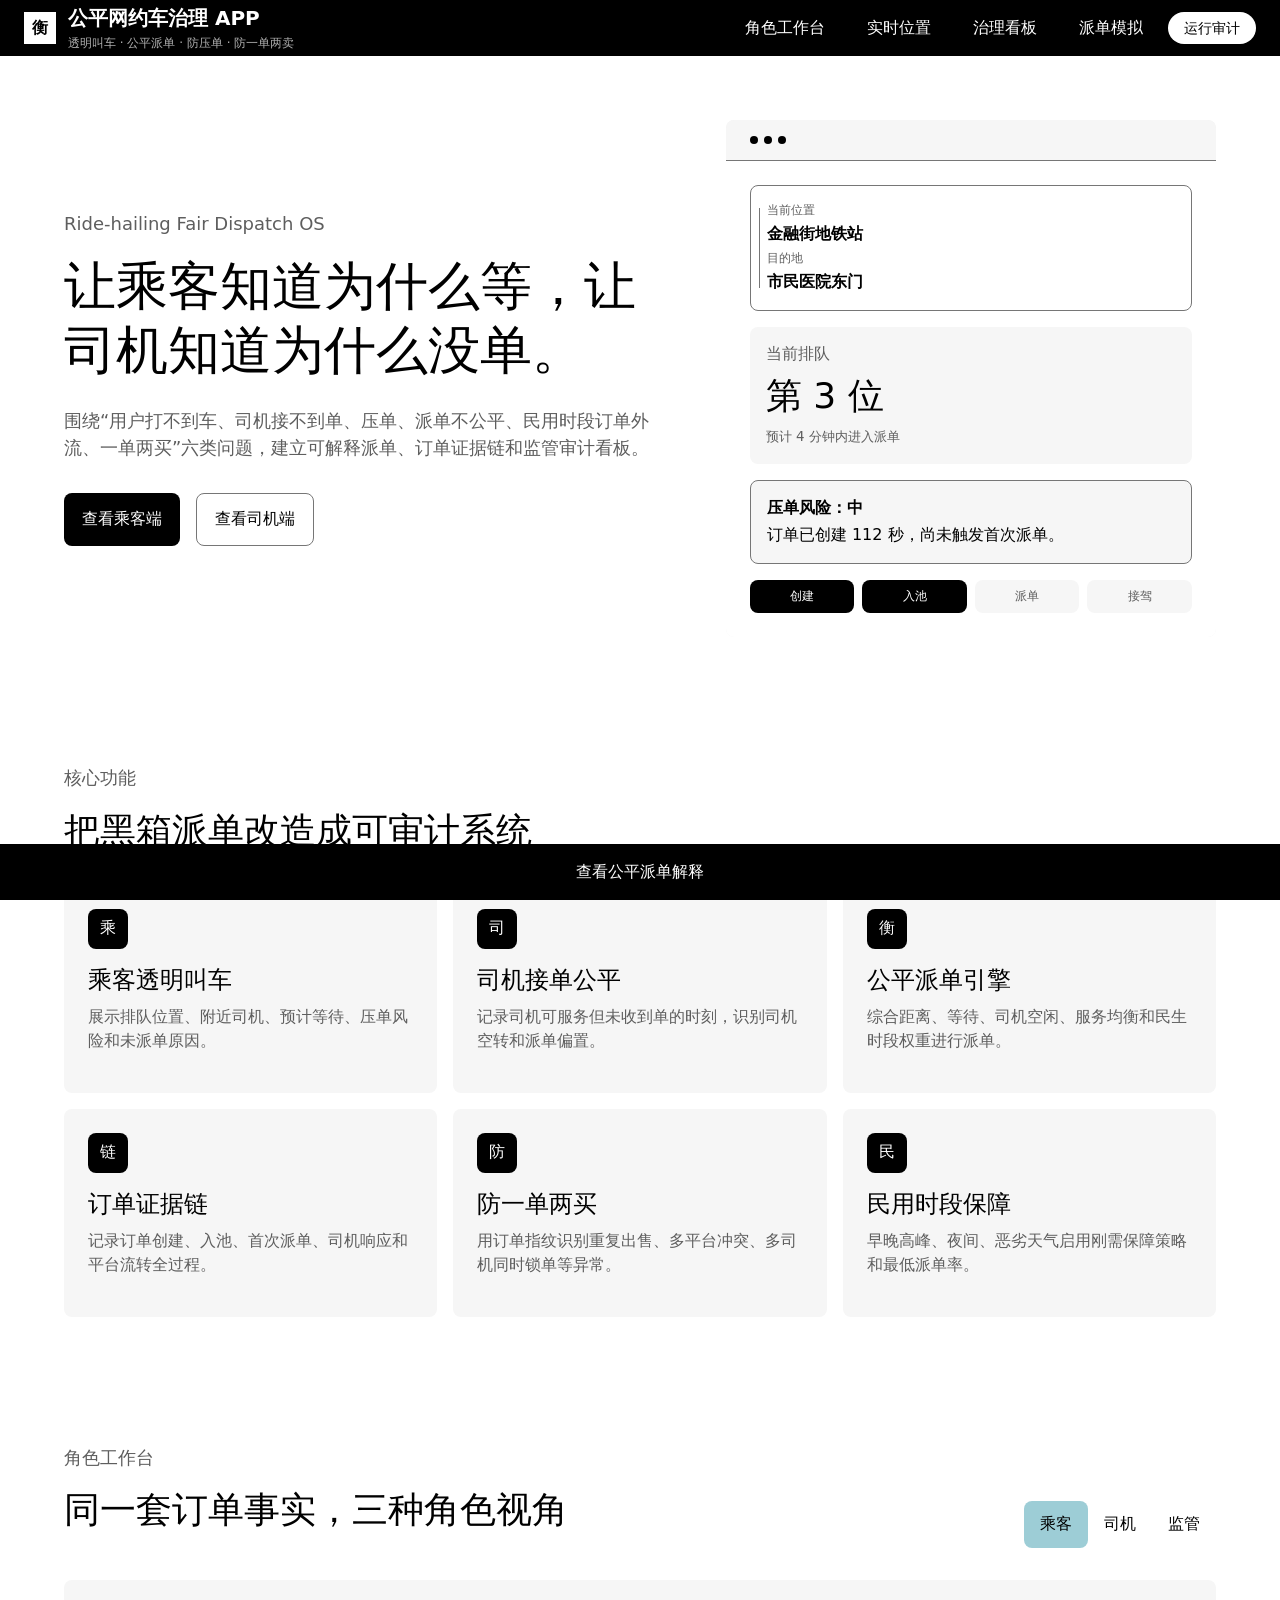
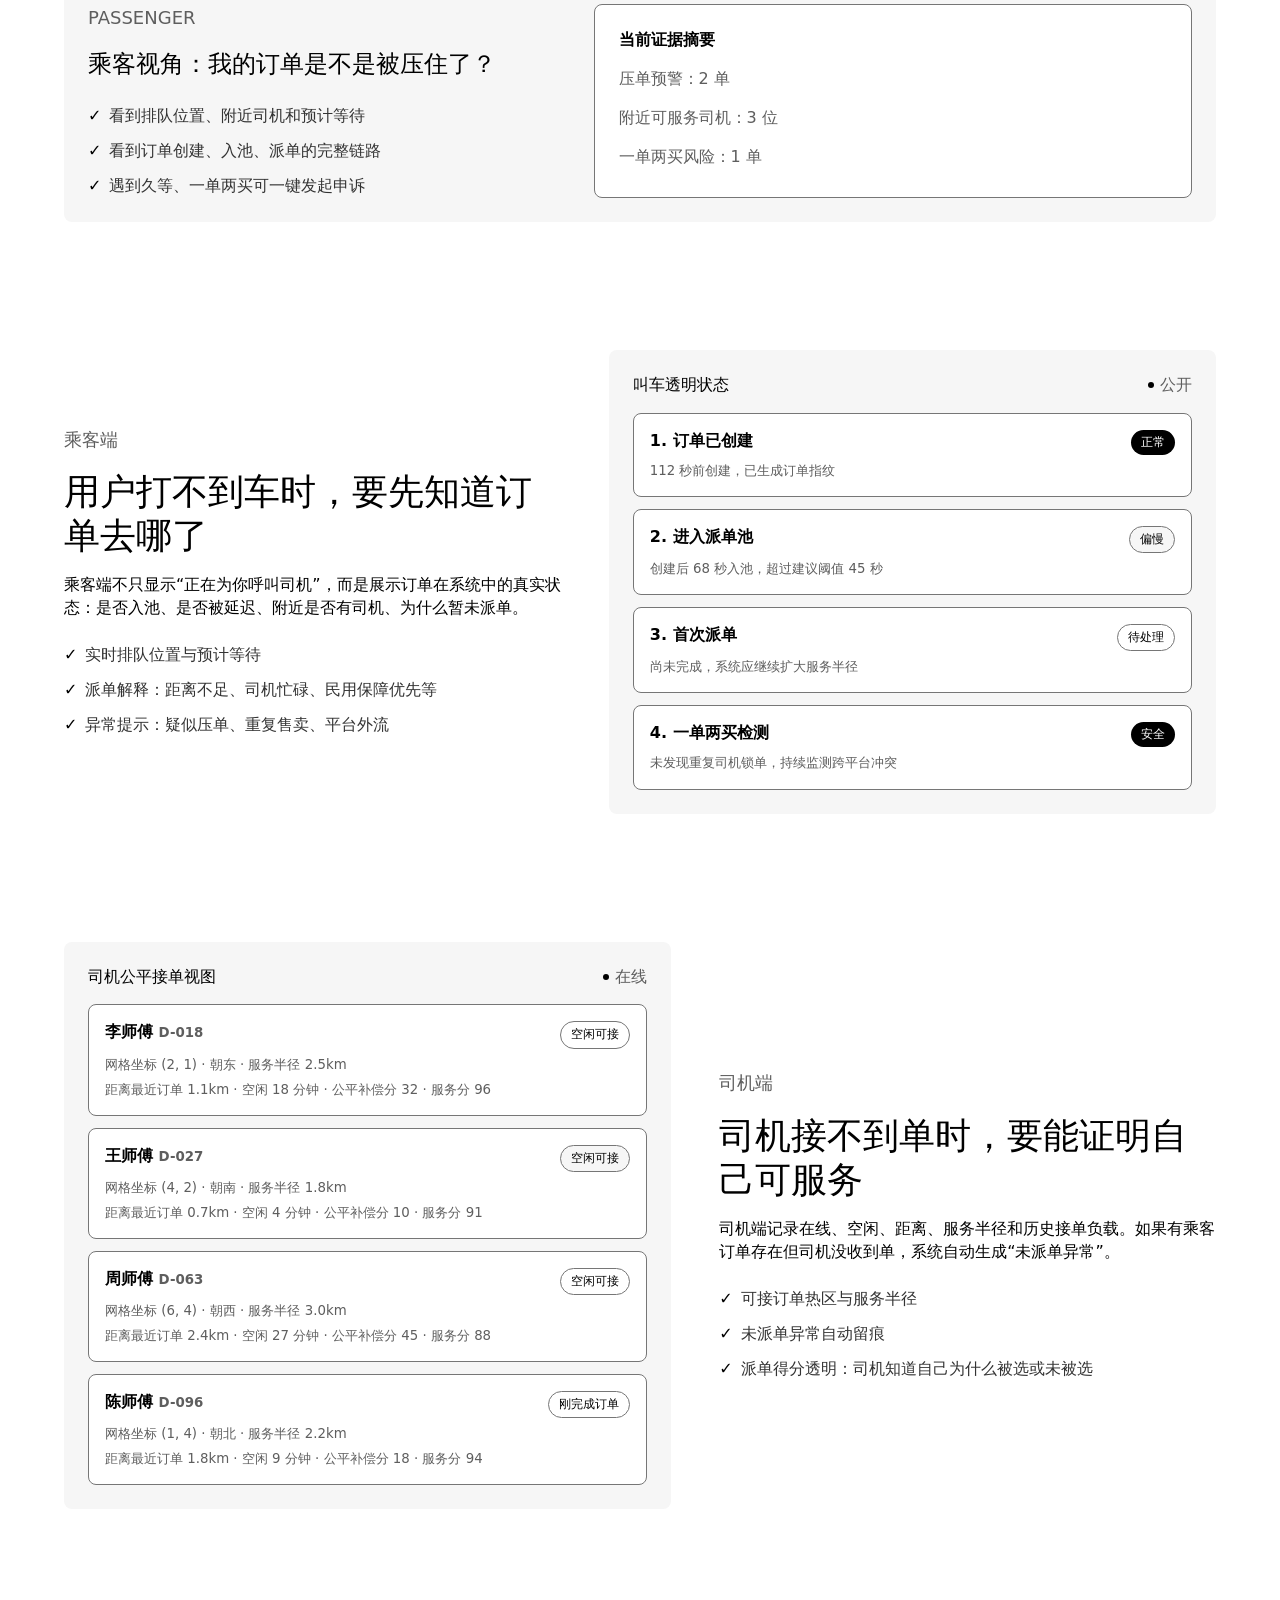
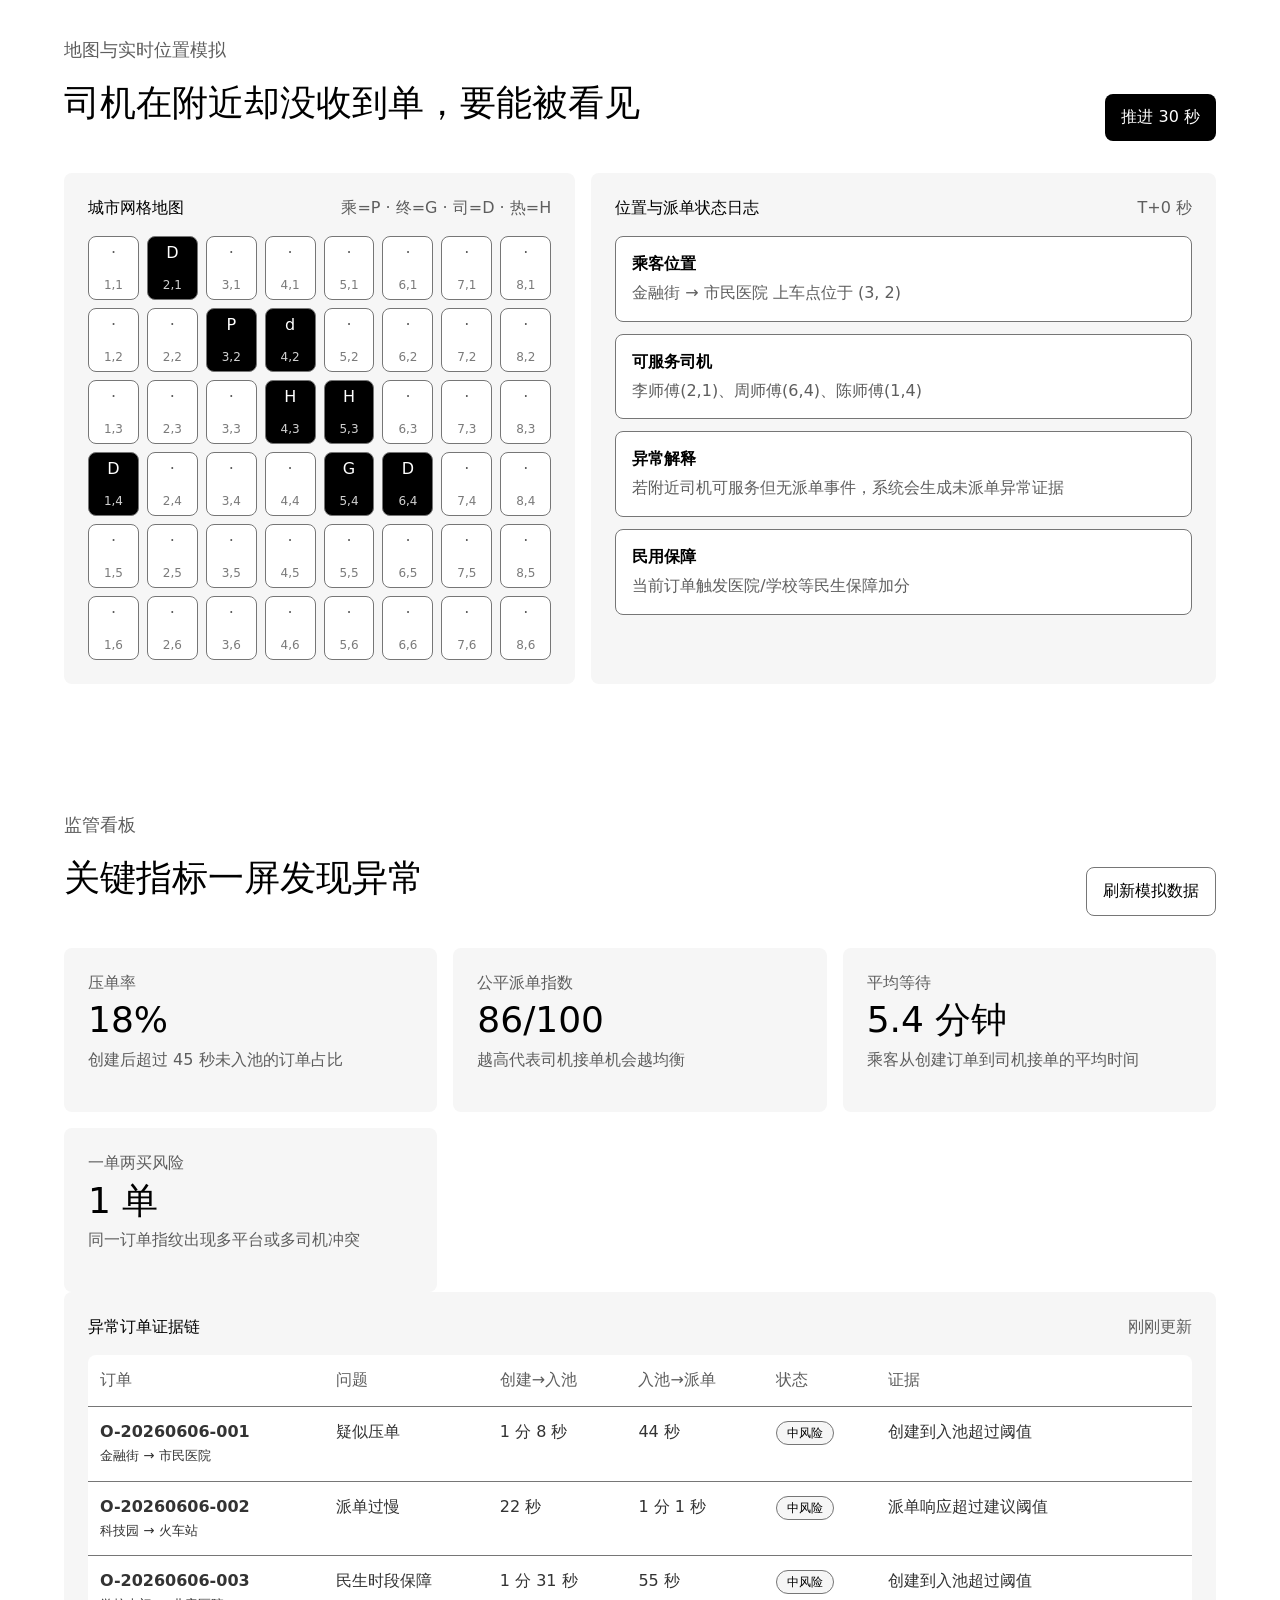
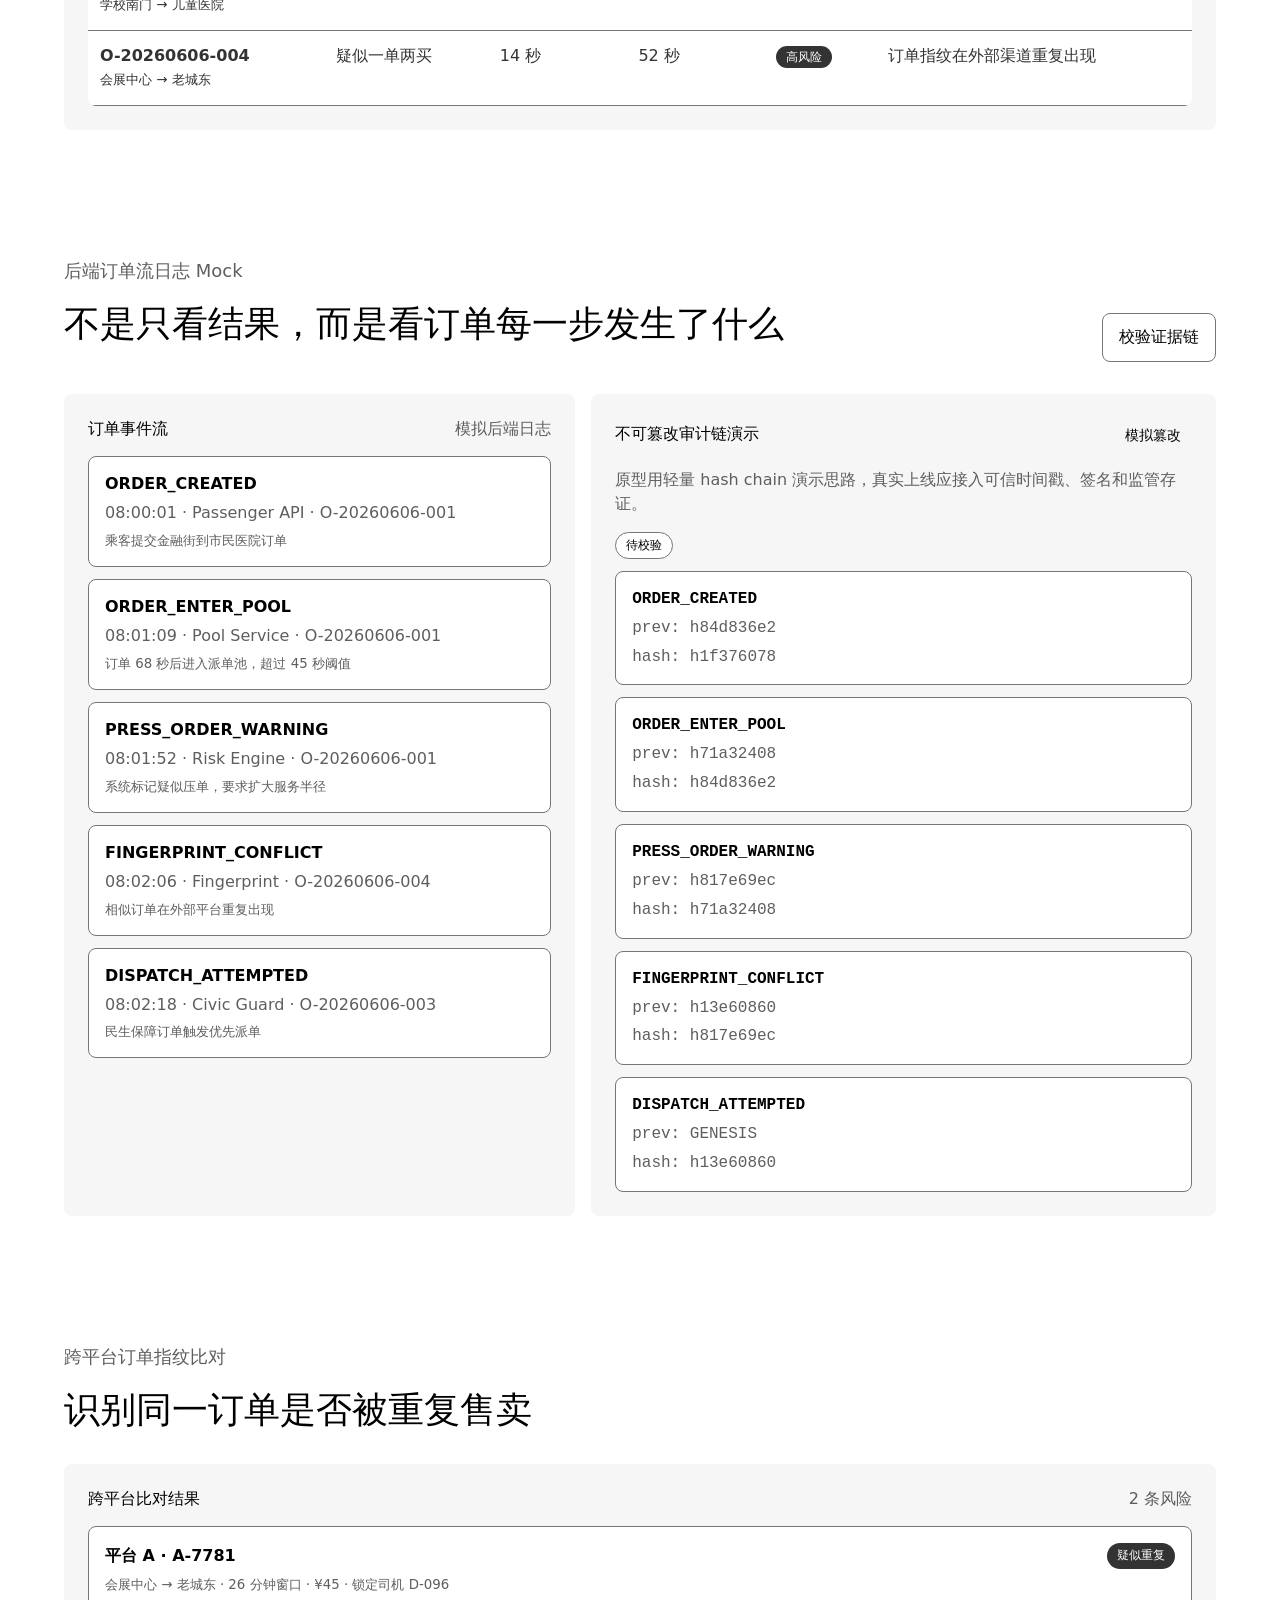
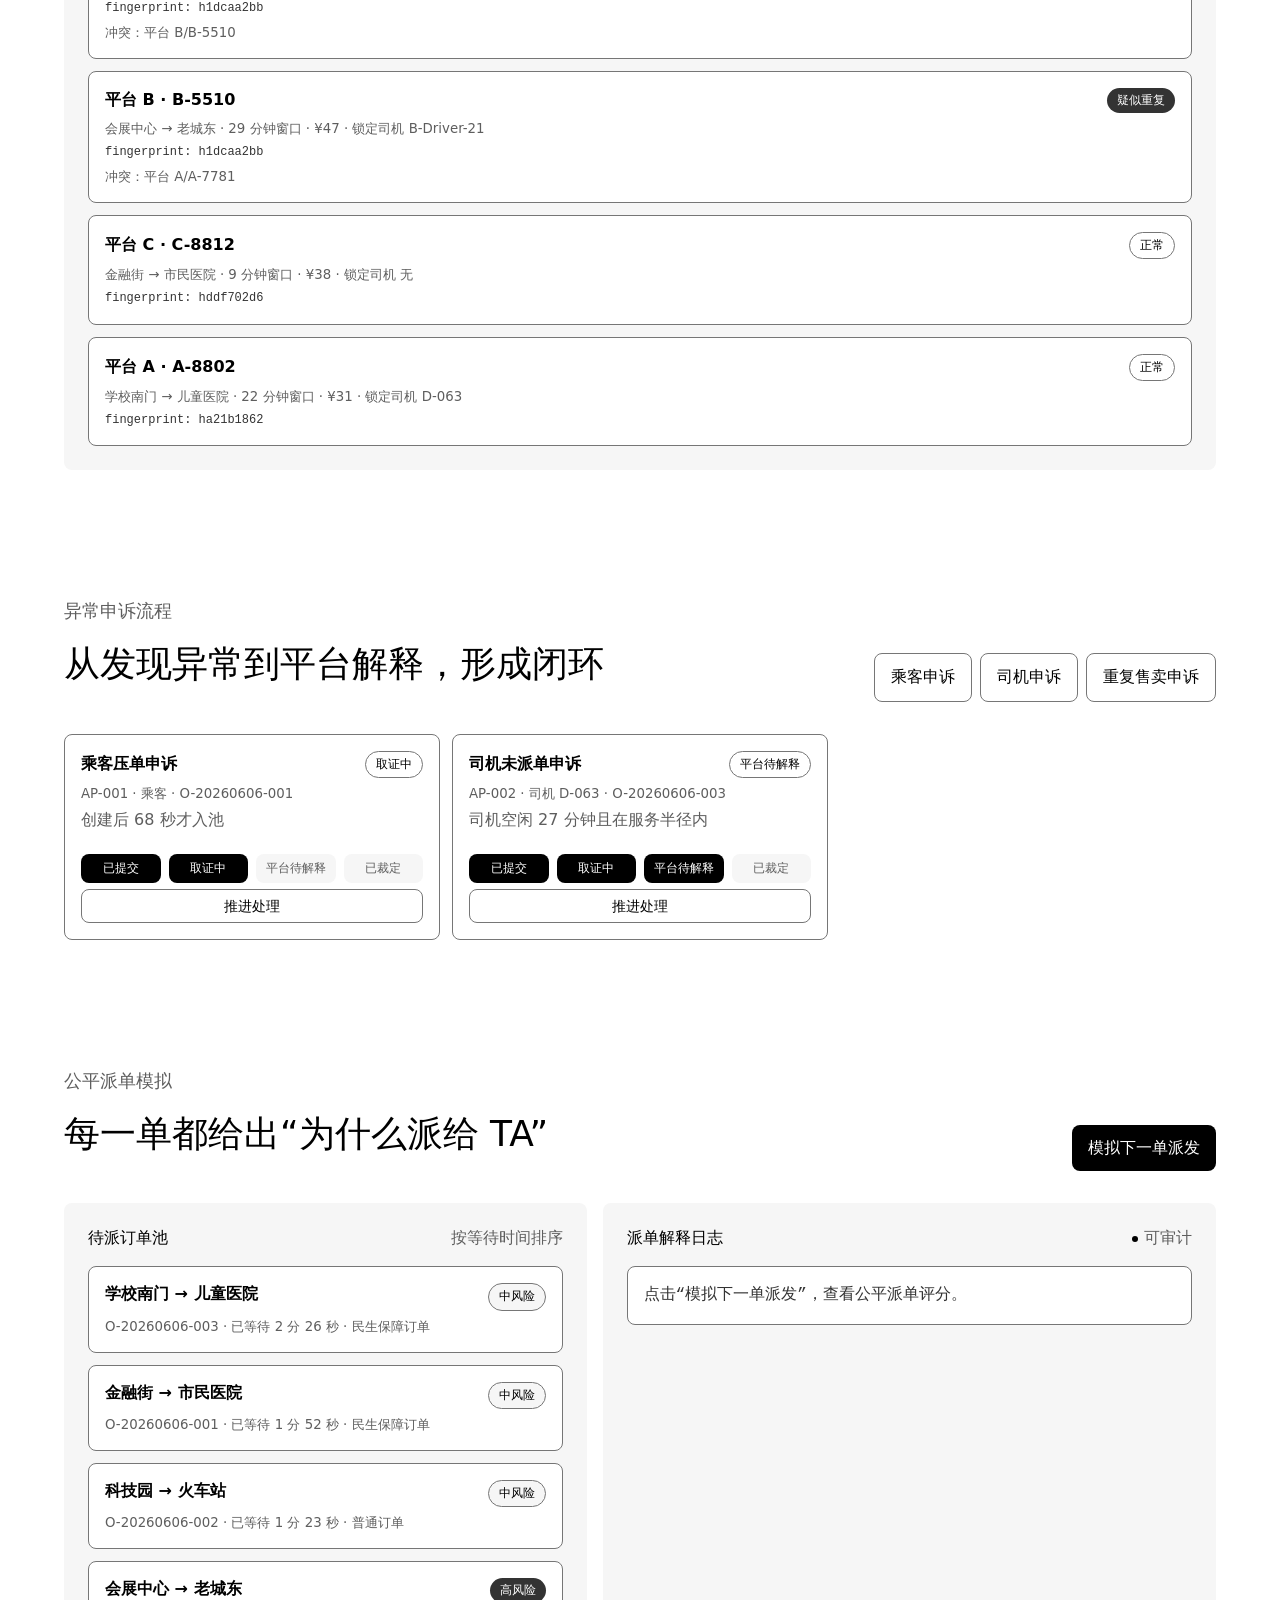
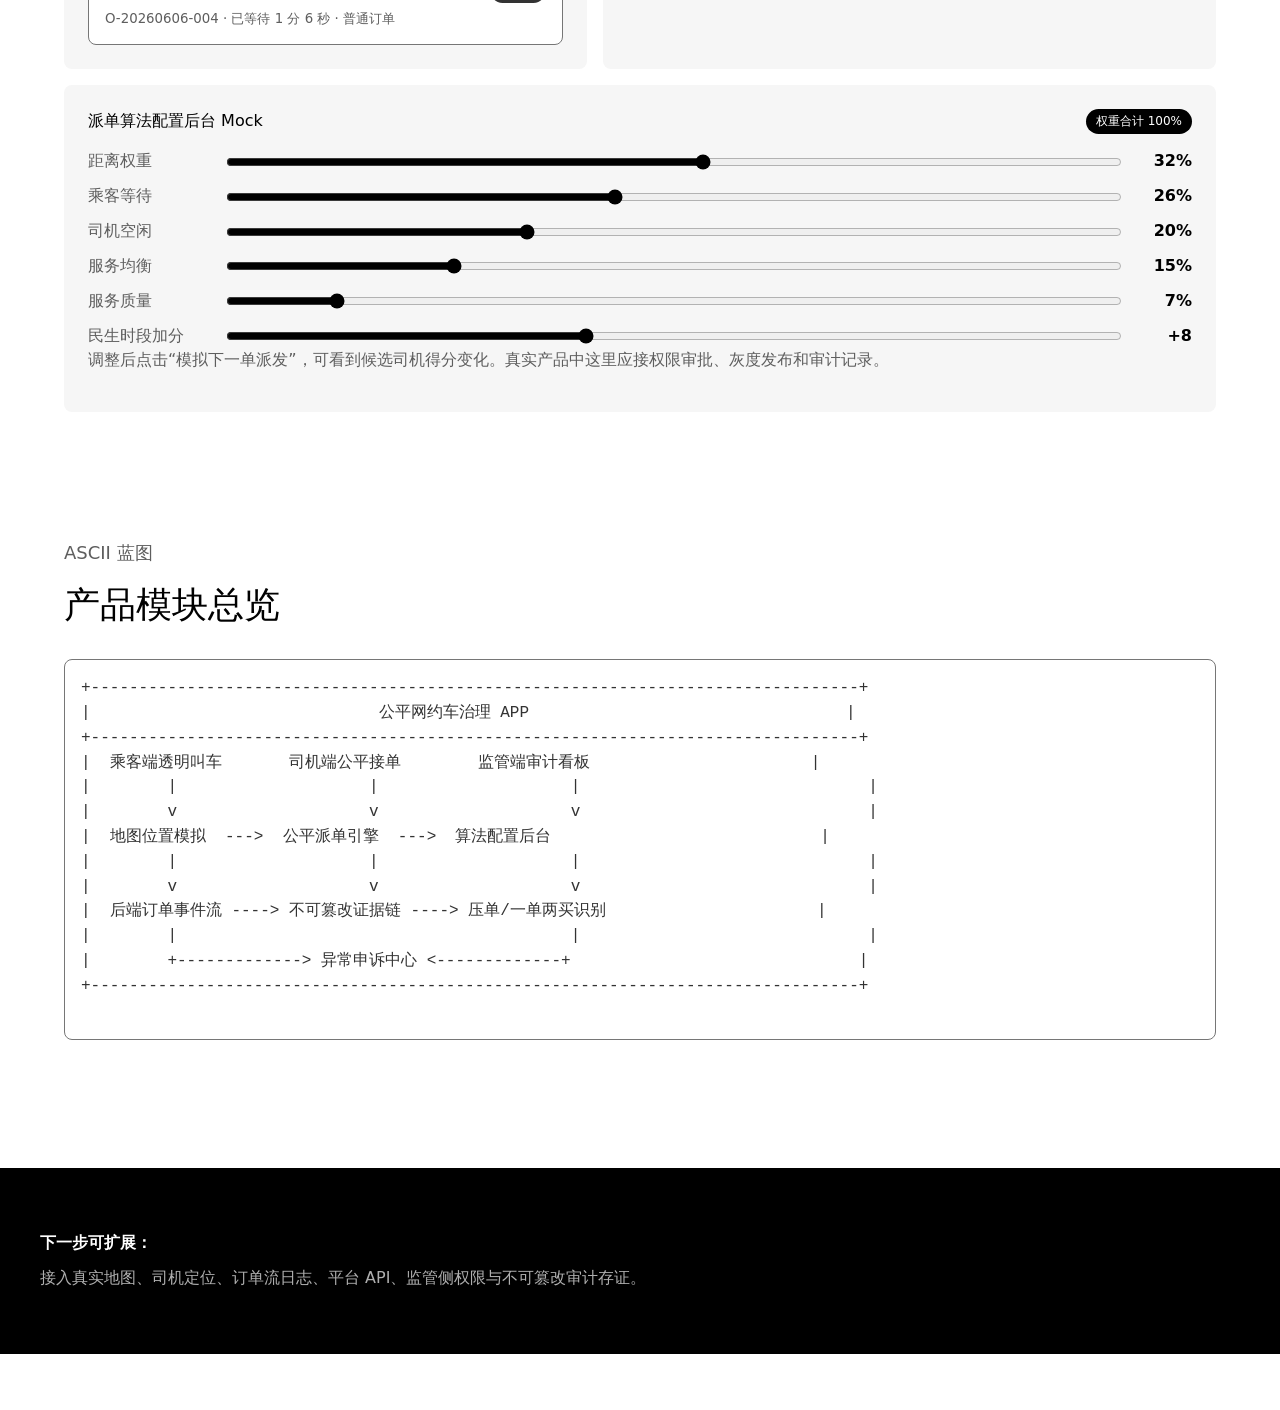
==== index.html @ c0610622 "Initial fair ride-hailing prototype Co-Authored-By: Claude Opus 4.8 <noreply@anthropic.com>" ====
<!doctype html>
<html lang="zh-CN">
<head>
  <meta charset="utf-8" />
  <meta name="viewport" content="width=device-width, initial-scale=1" />
  <title>公平网约车治理 APP 原型</title>
  <link rel="stylesheet" href="./styles.css" />
</head>
<body>
  <header class="hero">
    <nav class="topbar" aria-label="主导航">
      <div class="brand">
        <span class="brand-mark">衡</span>
        <div>
          <strong>公平网约车治理 APP</strong>
          <small>透明叫车 · 公平派单 · 防压单 · 防一单两卖</small>
        </div>
      </div>
      <div class="nav-actions">
        <button class="ghost" data-scroll="roleWorkbench">角色工作台</button>
        <button class="ghost" data-scroll="mapSimulation">实时位置</button>
        <button class="ghost" data-scroll="dashboard">治理看板</button>
        <button class="ghost" data-scroll="simulation">派单模拟</button>
        <button class="primary" id="runAuditBtn">运行审计</button>
      </div>
    </nav>

    <section class="hero-grid">
      <div class="hero-copy">
        <p class="eyebrow">Ride-hailing Fair Dispatch OS</p>
        <h1>让乘客知道为什么等，让司机知道为什么没单。</h1>
        <p class="lead">围绕“用户打不到车、司机接不到单、压单、派单不公平、民用时段订单外流、一单两买”六类问题，建立可解释派单、订单证据链和监管审计看板。</p>
        <div class="hero-actions">
          <button class="primary large" data-scroll="passenger">查看乘客端</button>
          <button class="secondary large" data-scroll="driver">查看司机端</button>
        </div>
      </div>
      <div class="phone-card" aria-label="乘客叫车状态卡片">
        <div class="phone-head">
          <span></span><span></span><span></span>
        </div>
        <div class="phone-body">
          <div class="route">
            <span>当前位置</span>
            <strong>金融街地铁站</strong>
            <span>目的地</span>
            <strong>市民医院东门</strong>
          </div>
          <div class="queue-card">
            <p>当前排队</p>
            <strong id="queueRank">第 3 位</strong>
            <small>预计 4 分钟内进入派单</small>
          </div>
          <div class="explain-box warning">
            <b>压单风险：中</b>
            <span>订单已创建 112 秒，尚未触发首次派单。</span>
          </div>
          <div class="mini-timeline">
            <span class="done">创建</span>
            <span class="done">入池</span>
            <span>派单</span>
            <span>接驾</span>
          </div>
        </div>
      </div>
    </section>
  </header>

  <main>
    <section class="section" id="features">
      <div class="section-title">
        <p class="eyebrow">核心功能</p>
        <h2>把黑箱派单改造成可审计系统</h2>
      </div>
      <div class="feature-grid">
        <article class="feature-card"><span class="icon">乘</span><h3>乘客透明叫车</h3><p>展示排队位置、附近司机、预计等待、压单风险和未派单原因。</p></article>
        <article class="feature-card"><span class="icon">司</span><h3>司机接单公平</h3><p>记录司机可服务但未收到单的时刻，识别司机空转和派单偏置。</p></article>
        <article class="feature-card"><span class="icon">衡</span><h3>公平派单引擎</h3><p>综合距离、等待、司机空闲、服务均衡和民生时段权重进行派单。</p></article>
        <article class="feature-card"><span class="icon">链</span><h3>订单证据链</h3><p>记录订单创建、入池、首次派单、司机响应和平台流转全过程。</p></article>
        <article class="feature-card"><span class="icon">防</span><h3>防一单两买</h3><p>用订单指纹识别重复出售、多平台冲突、多司机同时锁单等异常。</p></article>
        <article class="feature-card"><span class="icon">民</span><h3>民用时段保障</h3><p>早晚高峰、夜间、恶劣天气启用刚需保障策略和最低派单率。</p></article>
      </div>
    </section>

    <section class="section" id="roleWorkbench">
      <div class="section-title row-title">
        <div>
          <p class="eyebrow">角色工作台</p>
          <h2>同一套订单事实，三种角色视角</h2>
        </div>
        <div class="segmented" role="tablist" aria-label="角色切换">
          <button class="role-tab active" data-role="passenger">乘客</button>
          <button class="role-tab" data-role="driver">司机</button>
          <button class="role-tab" data-role="regulator">监管</button>
        </div>
      </div>
      <div class="panel" id="rolePanel"></div>
    </section>

    <section class="section split" id="passenger">
      <div>
        <p class="eyebrow">乘客端</p>
        <h2>用户打不到车时，要先知道订单去哪了</h2>
        <p>乘客端不只显示“正在为你呼叫司机”，而是展示订单在系统中的真实状态：是否入池、是否被延迟、附近是否有司机、为什么暂未派单。</p>
        <ul class="check-list">
          <li>实时排队位置与预计等待</li>
          <li>派单解释：距离不足、司机忙碌、民用保障优先等</li>
          <li>异常提示：疑似压单、重复售卖、平台外流</li>
        </ul>
      </div>
      <div class="panel passenger-panel">
        <div class="panel-head"><strong>叫车透明状态</strong><span class="status-dot green">公开</span></div>
        <div class="status-stack" id="passengerStatus"></div>
      </div>
    </section>

    <section class="section split reverse" id="driver">
      <div class="panel">
        <div class="panel-head"><strong>司机公平接单视图</strong><span class="status-dot blue">在线</span></div>
        <div class="driver-list" id="driverList"></div>
      </div>
      <div>
        <p class="eyebrow">司机端</p>
        <h2>司机接不到单时，要能证明自己可服务</h2>
        <p>司机端记录在线、空闲、距离、服务半径和历史接单负载。如果有乘客订单存在但司机没收到单，系统自动生成“未派单异常”。</p>
        <ul class="check-list">
          <li>可接订单热区与服务半径</li>
          <li>未派单异常自动留痕</li>
          <li>派单得分透明：司机知道自己为什么被选或未被选</li>
        </ul>
      </div>
    </section>

    <section class="section" id="mapSimulation">
      <div class="section-title row-title">
        <div>
          <p class="eyebrow">地图与实时位置模拟</p>
          <h2>司机在附近却没收到单，要能被看见</h2>
        </div>
        <button class="primary" id="advanceMapBtn">推进 30 秒</button>
      </div>
      <div class="map-layout">
        <div class="panel">
          <div class="panel-head"><strong>城市网格地图</strong><span>乘=P · 终=G · 司=D · 热=H</span></div>
          <div class="map-grid" id="cityMap"></div>
        </div>
        <div class="panel">
          <div class="panel-head"><strong>位置与派单状态日志</strong><span id="mapTick">T+0 秒</span></div>
          <div class="timeline" id="locationLog"></div>
        </div>
      </div>
    </section>

    <section class="section dashboard" id="dashboard">
      <div class="section-title row-title">
        <div>
          <p class="eyebrow">监管看板</p>
          <h2>关键指标一屏发现异常</h2>
        </div>
        <button class="secondary" id="refreshBtn">刷新模拟数据</button>
      </div>
      <div class="metric-grid" id="metricGrid"></div>
      <div class="table-card">
        <div class="panel-head"><strong>异常订单证据链</strong><span id="auditTime">刚刚更新</span></div>
        <div class="table-wrap">
          <table>
            <thead><tr><th>订单</th><th>问题</th><th>创建→入池</th><th>入池→派单</th><th>状态</th><th>证据</th></tr></thead>
            <tbody id="orderTable"></tbody>
          </table>
        </div>
      </div>
    </section>

    <section class="section" id="eventAudit">
      <div class="section-title row-title">
        <div>
          <p class="eyebrow">后端订单流日志 Mock</p>
          <h2>不是只看结果，而是看订单每一步发生了什么</h2>
        </div>
        <button class="secondary" id="verifyChainBtn">校验证据链</button>
      </div>
      <div class="event-grid">
        <div class="panel">
          <div class="panel-head"><strong>订单事件流</strong><span>模拟后端日志</span></div>
          <div class="timeline" id="orderEvents"></div>
        </div>
        <div class="panel">
          <div class="panel-head"><strong>不可篡改审计链演示</strong><button class="ghost tiny" id="tamperChainBtn">模拟篡改</button></div>
          <p class="hint">原型用轻量 hash chain 演示思路，真实上线应接入可信时间戳、签名和监管存证。</p>
          <div class="audit-chain" id="auditChain"></div>
        </div>
      </div>
    </section>

    <section class="section" id="fingerprintSection">
      <div class="section-title">
        <p class="eyebrow">跨平台订单指纹比对</p>
        <h2>识别同一订单是否被重复售卖</h2>
      </div>
      <div class="panel" id="fingerprintMonitor"></div>
    </section>

    <section class="section" id="appealCenter">
      <div class="section-title row-title">
        <div>
          <p class="eyebrow">异常申诉流程</p>
          <h2>从发现异常到平台解释，形成闭环</h2>
        </div>
        <div class="nav-actions">
          <button class="secondary" data-appeal="乘客压单申诉">乘客申诉</button>
          <button class="secondary" data-appeal="司机未派单申诉">司机申诉</button>
          <button class="secondary" data-appeal="一单两买申诉">重复售卖申诉</button>
        </div>
      </div>
      <div class="appeal-grid" id="appealList"></div>
    </section>

    <section class="section simulation" id="simulation">
      <div class="section-title row-title">
        <div>
          <p class="eyebrow">公平派单模拟</p>
          <h2>每一单都给出“为什么派给 TA”</h2>
        </div>
        <button class="primary" id="dispatchBtn">模拟下一单派发</button>
      </div>
      <div class="sim-grid">
        <div class="panel">
          <div class="panel-head"><strong>待派订单池</strong><span>按等待时间排序</span></div>
          <div id="orderPool" class="order-pool"></div>
        </div>
        <div class="panel result-panel">
          <div class="panel-head"><strong>派单解释日志</strong><span class="status-dot purple">可审计</span></div>
          <pre id="dispatchLog">点击“模拟下一单派发”，查看公平派单评分。</pre>
        </div>
      </div>
      <div class="panel config-panel" id="algorithmConfig"></div>
    </section>

    <section class="section blueprint">
      <div class="section-title">
        <p class="eyebrow">ASCII 蓝图</p>
        <h2>产品模块总览</h2>
      </div>
      <pre class="ascii">
+--------------------------------------------------------------------------------+
|                              公平网约车治理 APP                                 |
+--------------------------------------------------------------------------------+
|  乘客端透明叫车       司机端公平接单        监管端审计看板                       |
|        |                    |                    |                              |
|        v                    v                    v                              |
|  地图位置模拟  --->  公平派单引擎  --->  算法配置后台                            |
|        |                    |                    |                              |
|        v                    v                    v                              |
|  后端订单事件流 ----> 不可篡改证据链 ----> 压单/一单两买识别                      |
|        |                                         |                              |
|        +-------------> 异常申诉中心 <-------------+                              |
+--------------------------------------------------------------------------------+
      </pre>
    </section>
  </main>

  <footer class="footer">
    <strong>下一步可扩展：</strong>
    <span>接入真实地图、司机定位、订单流日志、平台 API、监管侧权限与不可篡改审计存证。</span>
  </footer>

  <a class="sticky-bottom-bar" href="#simulation">查看公平派单解释</a>

  <script src="./app.js"></script>
</body>
</html>
---- styles.css ----
:root {
  --color-jet-black: #000000;
  --color-paper-white: #ffffff;
  --color-mist-gray: #f6f6f6;
  --color-charcoal: #333333;
  --color-iron-gray: #767676;
  --color-ash-gray: #afafaf;
  --color-slate: #5e5e5e;
  --color-graphite: #4b4b4b;
  --color-faded-teal: #9dcdd6;
  --font-ubermove: Inter, "Helvetica Neue", "Microsoft YaHei", system-ui, sans-serif;
  --font-ubermovetext: Inter, "Microsoft YaHei", system-ui, -apple-system, sans-serif;
  --text-caption: 12px;
  --text-body-sm: 14px;
  --text-body: 16px;
  --text-subheading: 18px;
  --text-heading-sm: 24px;
  --text-heading: 36px;
  --text-display: 52px;
  --spacing-8: 8px;
  --spacing-12: 12px;
  --spacing-16: 16px;
  --spacing-24: 24px;
  --spacing-32: 32px;
  --spacing-48: 48px;
  --spacing-64: 64px;
  --page-max-width: 1200px;
  --radius-cards: 8px;
  --radius-buttons: 8px;
  --radius-pills: 9999px;
}

* { box-sizing: border-box; }
html { scroll-behavior: smooth; }
body {
  margin: 0;
  padding-bottom: 56px;
  background: var(--color-paper-white);
  color: var(--color-jet-black);
  font-family: var(--font-ubermovetext);
  font-size: var(--text-body);
  line-height: 1.43;
}

button, input { font: inherit; }
button {
  border: 0;
  border-radius: var(--radius-buttons);
  cursor: pointer;
  transition: opacity 0.15s ease;
}
button:hover { opacity: 0.82; }

.primary {
  color: var(--color-paper-white);
  background: var(--color-jet-black);
  padding: 12px 16px;
  font-weight: 400;
}
.secondary, .ghost {
  color: var(--color-jet-black);
  background: var(--color-paper-white);
  border: 1px solid var(--color-iron-gray);
  padding: 12px 16px;
  font-weight: 400;
}
.ghost { background: transparent; border-color: transparent; }
.large { padding: 14px 18px; }
.tiny { padding: 6px 10px; font-size: var(--text-body-sm); }

.hero { padding: 0 0 var(--spacing-64); background: var(--color-paper-white); }
.topbar {
  display: flex;
  align-items: center;
  justify-content: space-between;
  gap: var(--spacing-16);
  width: 100%;
  min-height: 56px;
  margin: 0 0 var(--spacing-64);
  padding: 0 var(--spacing-24);
  background: var(--color-jet-black);
  color: var(--color-paper-white);
}
.brand { display: flex; align-items: center; gap: var(--spacing-12); }
.brand-mark {
  display: grid;
  place-items: center;
  width: 32px;
  height: 32px;
  border-radius: 0;
  color: var(--color-jet-black);
  background: var(--color-paper-white);
  font-family: var(--font-ubermove);
  font-weight: 700;
}
.brand strong { font-family: var(--font-ubermove); font-size: 20px; font-weight: 700; }
.brand small { display: block; color: var(--color-ash-gray); margin-top: 2px; font-size: var(--text-caption); }
.nav-actions { display: flex; gap: var(--spacing-8); align-items: center; flex-wrap: wrap; justify-content: flex-end; }
.topbar .ghost { color: var(--color-paper-white); }
.topbar .primary {
  color: var(--color-jet-black);
  background: var(--color-paper-white);
  border-radius: var(--radius-pills);
  padding: 6px 16px;
  font-size: var(--text-body-sm);
}

.hero-grid {
  max-width: var(--page-max-width);
  margin: 0 auto;
  padding: 0 var(--spacing-24);
  display: grid;
  grid-template-columns: minmax(0, 1fr) minmax(360px, 0.82fr);
  gap: var(--spacing-64);
  align-items: center;
}
.eyebrow {
  color: var(--color-slate);
  letter-spacing: normal;
  text-transform: none;
  font-size: var(--text-subheading);
  font-weight: 500;
}
h1, h2, h3, p { margin-top: 0; }
h1 {
  font-family: var(--font-ubermove);
  font-size: clamp(40px, 7vw, var(--text-display));
  line-height: 1.23;
  letter-spacing: normal;
  font-weight: 400;
  margin-bottom: var(--spacing-24);
}
h2 {
  font-family: var(--font-ubermove);
  font-size: clamp(30px, 4vw, var(--text-heading));
  line-height: 1.22;
  letter-spacing: normal;
  font-weight: 400;
  margin-bottom: var(--spacing-16);
}
h3 {
  font-family: var(--font-ubermove);
  font-size: var(--text-heading-sm);
  font-weight: 400;
  line-height: 1.33;
  margin-bottom: var(--spacing-8);
}
.lead {
  color: var(--color-slate);
  font-size: var(--text-subheading);
  line-height: 1.5;
  max-width: 680px;
}
.hero-actions { display: flex; gap: var(--spacing-16); flex-wrap: wrap; margin-top: var(--spacing-32); }

.phone-card, .panel, .feature-card, .table-card, .metric-card {
  background: var(--color-mist-gray);
  border: 0;
  border-radius: var(--radius-cards);
  box-shadow: none;
  backdrop-filter: none;
}
.phone-card { overflow: hidden; transform: none; }
.phone-head {
  display: flex;
  gap: 6px;
  padding: var(--spacing-16) var(--spacing-24);
  background: var(--color-mist-gray);
  border-bottom: 1px solid var(--color-iron-gray);
}
.phone-head span { width: 8px; height: 8px; border-radius: 999px; background: var(--color-jet-black); }
.phone-body { padding: var(--spacing-24); background: var(--color-paper-white); }
.route {
  position: relative;
  display: grid;
  gap: 4px;
  padding: var(--spacing-16);
  border-radius: var(--radius-cards);
  background: var(--color-paper-white);
  border: 1px solid var(--color-iron-gray);
}
.route::before {
  content: "";
  position: absolute;
  left: 8px;
  top: 22px;
  bottom: 22px;
  width: 1px;
  background: var(--color-iron-gray);
}
.route span { color: var(--color-slate); font-size: var(--text-caption); }
.queue-card {
  margin: var(--spacing-16) 0;
  padding: var(--spacing-16);
  border-radius: var(--radius-cards);
  background: var(--color-mist-gray);
}
.queue-card p, .queue-card small { color: var(--color-slate); margin: 0; }
.queue-card strong { display: block; font-size: var(--text-heading); font-weight: 400; margin: 4px 0; }
.explain-box {
  display: grid;
  gap: 4px;
  padding: var(--spacing-16);
  border-radius: var(--radius-cards);
  background: var(--color-mist-gray);
  color: var(--color-jet-black);
  border: 1px solid var(--color-iron-gray);
}
.mini-timeline {
  display: grid;
  grid-template-columns: repeat(4, 1fr);
  gap: var(--spacing-8);
  margin-top: var(--spacing-16);
  color: var(--color-slate);
  font-size: var(--text-caption);
}
.mini-timeline span {
  text-align: center;
  padding: 8px 4px;
  border-radius: var(--radius-cards);
  background: var(--color-mist-gray);
}
.mini-timeline .done { color: var(--color-paper-white); background: var(--color-jet-black); font-weight: 400; }

.section {
  max-width: var(--page-max-width);
  margin: 0 auto;
  padding: var(--spacing-64) var(--spacing-24);
}
.section:nth-of-type(even) { background: var(--color-paper-white); }
.section-title { max-width: 760px; margin-bottom: var(--spacing-32); }
.row-title { max-width: none; display: flex; justify-content: space-between; gap: var(--spacing-16); align-items: end; }
.feature-grid, .metric-grid {
  display: grid;
  grid-template-columns: repeat(3, minmax(0, 1fr));
  gap: var(--spacing-16);
}
.feature-card, .metric-card { padding: var(--spacing-24); }
.feature-card p, .metric-card p, .panel p { color: var(--color-slate); line-height: 1.5; }
.icon {
  display: grid;
  place-items: center;
  width: 40px;
  height: 40px;
  border-radius: var(--radius-cards);
  background: var(--color-jet-black);
  color: var(--color-paper-white);
  font-weight: 400;
  margin-bottom: var(--spacing-16);
}

.split {
  display: grid;
  grid-template-columns: minmax(0, 0.9fr) minmax(320px, 1.1fr);
  gap: var(--spacing-48);
  align-items: center;
}
.reverse { grid-template-columns: minmax(320px, 1.1fr) minmax(0, 0.9fr); }
.check-list { list-style: none; padding: 0; margin: var(--spacing-24) 0 0; display: grid; gap: var(--spacing-12); }
.check-list li { color: var(--color-charcoal); }
.check-list li::before { content: "✓"; color: var(--color-jet-black); font-weight: 500; margin-right: 8px; }
.panel, .table-card { padding: var(--spacing-24); }
.panel-head { display: flex; justify-content: space-between; gap: var(--spacing-16); align-items: center; margin-bottom: var(--spacing-16); color: var(--color-slate); }
.panel-head strong { color: var(--color-jet-black); font-weight: 500; }
.status-dot { display: inline-flex; gap: 6px; align-items: center; color: var(--color-slate); }
.status-dot::before { content: ""; width: 6px; height: 6px; border-radius: 999px; background: var(--color-jet-black); }
.green, .blue, .purple { color: var(--color-slate); }

.status-stack, .driver-list, .order-pool { display: grid; gap: var(--spacing-12); }
.status-item, .driver-item, .order-item {
  display: grid;
  gap: 6px;
  padding: var(--spacing-16);
  border-radius: var(--radius-cards);
  background: var(--color-paper-white);
  border: 1px solid var(--color-iron-gray);
}
.status-item header, .driver-item header, .order-item header { display: flex; justify-content: space-between; gap: var(--spacing-16); }
.status-item small, .driver-item small, .order-item small { color: var(--color-slate); }
.badge {
  width: fit-content;
  border-radius: var(--radius-pills);
  padding: 4px 10px;
  font-size: var(--text-caption);
  color: var(--color-paper-white);
  background: var(--color-jet-black);
  font-weight: 400;
  white-space: nowrap;
}
.badge.warn { color: var(--color-jet-black); background: var(--color-mist-gray); border: 1px solid var(--color-iron-gray); }
.badge.danger { color: var(--color-paper-white); background: var(--color-charcoal); }
.badge.blue { color: var(--color-jet-black); background: var(--color-paper-white); border: 1px solid var(--color-iron-gray); }

.metric-card strong { display: block; font-size: var(--text-heading); font-weight: 400; margin-bottom: 2px; }
.metric-card span { color: var(--color-slate); }
.table-wrap { overflow-x: auto; background: var(--color-paper-white); border-radius: var(--radius-cards); }
table { width: 100%; border-collapse: collapse; min-width: 780px; }
th, td { text-align: left; padding: 14px 12px; border-bottom: 1px solid var(--color-iron-gray); vertical-align: top; }
th { color: var(--color-slate); font-weight: 400; }
td { color: var(--color-charcoal); }

.sim-grid { display: grid; grid-template-columns: 0.92fr 1.08fr; gap: var(--spacing-16); }
.result-panel pre, .ascii {
  white-space: pre-wrap;
  margin: 0;
  color: var(--color-charcoal);
  background: var(--color-paper-white);
  border: 1px solid var(--color-iron-gray);
  border-radius: var(--radius-cards);
  padding: var(--spacing-16);
  overflow-x: auto;
  line-height: 1.55;
}
.ascii { font-family: ui-monospace, SFMono-Regular, Menlo, Consolas, monospace; }

.segmented {
  display: inline-flex;
  gap: 0;
  padding: 0;
  border-radius: var(--radius-cards);
  background: transparent;
  border: 0;
}
.role-tab {
  color: var(--color-jet-black);
  background: transparent;
  padding: 12px 16px;
  border-radius: var(--radius-cards);
}
.role-tab.active { color: var(--color-jet-black); background: var(--color-faded-teal); font-weight: 400; }
.role-panel-grid, .map-layout, .event-grid {
  display: grid;
  grid-template-columns: minmax(0, 0.9fr) minmax(320px, 1.1fr);
  gap: var(--spacing-16);
}
.role-proof {
  display: grid;
  gap: var(--spacing-12);
  padding: var(--spacing-24);
  border-radius: var(--radius-cards);
  background: var(--color-paper-white);
  border: 1px solid var(--color-iron-gray);
}
.role-proof span { color: var(--color-slate); }
.map-grid {
  display: grid;
  grid-template-columns: repeat(8, minmax(0, 1fr));
  gap: var(--spacing-8);
}
.map-cell {
  min-height: 64px;
  display: grid;
  place-items: center;
  gap: 2px;
  border-radius: var(--radius-cards);
  color: var(--color-slate);
  background: var(--color-paper-white);
  border: 1px solid var(--color-iron-gray);
}
.map-cell.active { color: var(--color-paper-white); background: var(--color-jet-black); font-weight: 400; }
.map-cell span { font-size: var(--text-body); }
.map-cell small { font-size: var(--text-caption); opacity: 0.82; }
.timeline, .audit-chain, .appeal-grid, .fingerprint-grid { display: grid; gap: var(--spacing-12); }
.timeline-item, .chain-item, .appeal-card, .fingerprint-card {
  display: grid;
  gap: 6px;
  padding: var(--spacing-16);
  border-radius: var(--radius-cards);
  background: var(--color-paper-white);
  border: 1px solid var(--color-iron-gray);
}
.timeline-item span, .timeline-item small, .chain-item span, .appeal-card small, .appeal-card p, .fingerprint-card small, .hint { color: var(--color-slate); }
.chain-status { display: flex; justify-content: flex-start; }
.chain-item { font-family: ui-monospace, SFMono-Regular, Menlo, Consolas, monospace; }
.chain-item.broken { border: 2px solid var(--color-jet-black); background: var(--color-mist-gray); }
.hash-chip {
  width: fit-content;
  color: var(--color-charcoal);
  font-family: ui-monospace, SFMono-Regular, Menlo, Consolas, monospace;
  font-size: var(--text-caption);
}
.appeal-grid { grid-template-columns: repeat(3, minmax(0, 1fr)); }
.appeal-card header, .fingerprint-card header { display: flex; justify-content: space-between; gap: var(--spacing-12); align-items: center; }
.steps {
  display: grid;
  grid-template-columns: repeat(4, minmax(0, 1fr));
  gap: var(--spacing-8);
}
.steps span {
  text-align: center;
  padding: 6px;
  border-radius: var(--radius-cards);
  color: var(--color-slate);
  background: var(--color-mist-gray);
  font-size: var(--text-caption);
}
.steps span.done { color: var(--color-paper-white); background: var(--color-jet-black); font-weight: 400; }
.config-panel { margin-top: var(--spacing-16); }
.config-grid { display: grid; gap: var(--spacing-12); }
.range-row {
  display: grid;
  grid-template-columns: 120px minmax(120px, 1fr) 56px;
  gap: var(--spacing-16);
  align-items: center;
  color: var(--color-slate);
}
.range-row input { accent-color: var(--color-jet-black); width: 100%; }
.range-row b { color: var(--color-jet-black); text-align: right; }

.footer {
  margin-top: var(--spacing-64);
  padding: var(--spacing-64) var(--spacing-24);
  color: var(--color-ash-gray);
  background: var(--color-jet-black);
}
.footer strong { color: var(--color-paper-white); }
.footer span { display: block; max-width: var(--page-max-width); margin: var(--spacing-12) auto 0; }
.footer strong { display: block; max-width: var(--page-max-width); margin: 0 auto; }
.sticky-bottom-bar {
  position: fixed;
  z-index: 20;
  left: 0;
  right: 0;
  bottom: 0;
  min-height: 56px;
  display: grid;
  place-items: center;
  color: var(--color-paper-white);
  background: var(--color-jet-black);
  text-decoration: none;
  font-size: var(--text-body);
}

@media (max-width: 880px) {
  .topbar, .row-title { align-items: flex-start; flex-direction: column; }
  .topbar { padding: var(--spacing-16); }
  .hero-grid, .split, .reverse, .sim-grid, .role-panel-grid, .map-layout, .event-grid { grid-template-columns: 1fr; }
  .feature-grid, .metric-grid, .appeal-grid { grid-template-columns: 1fr; }
  .map-grid { grid-template-columns: repeat(4, minmax(0, 1fr)); }
  .range-row { grid-template-columns: 1fr; }
  .phone-card { transform: none; }
}
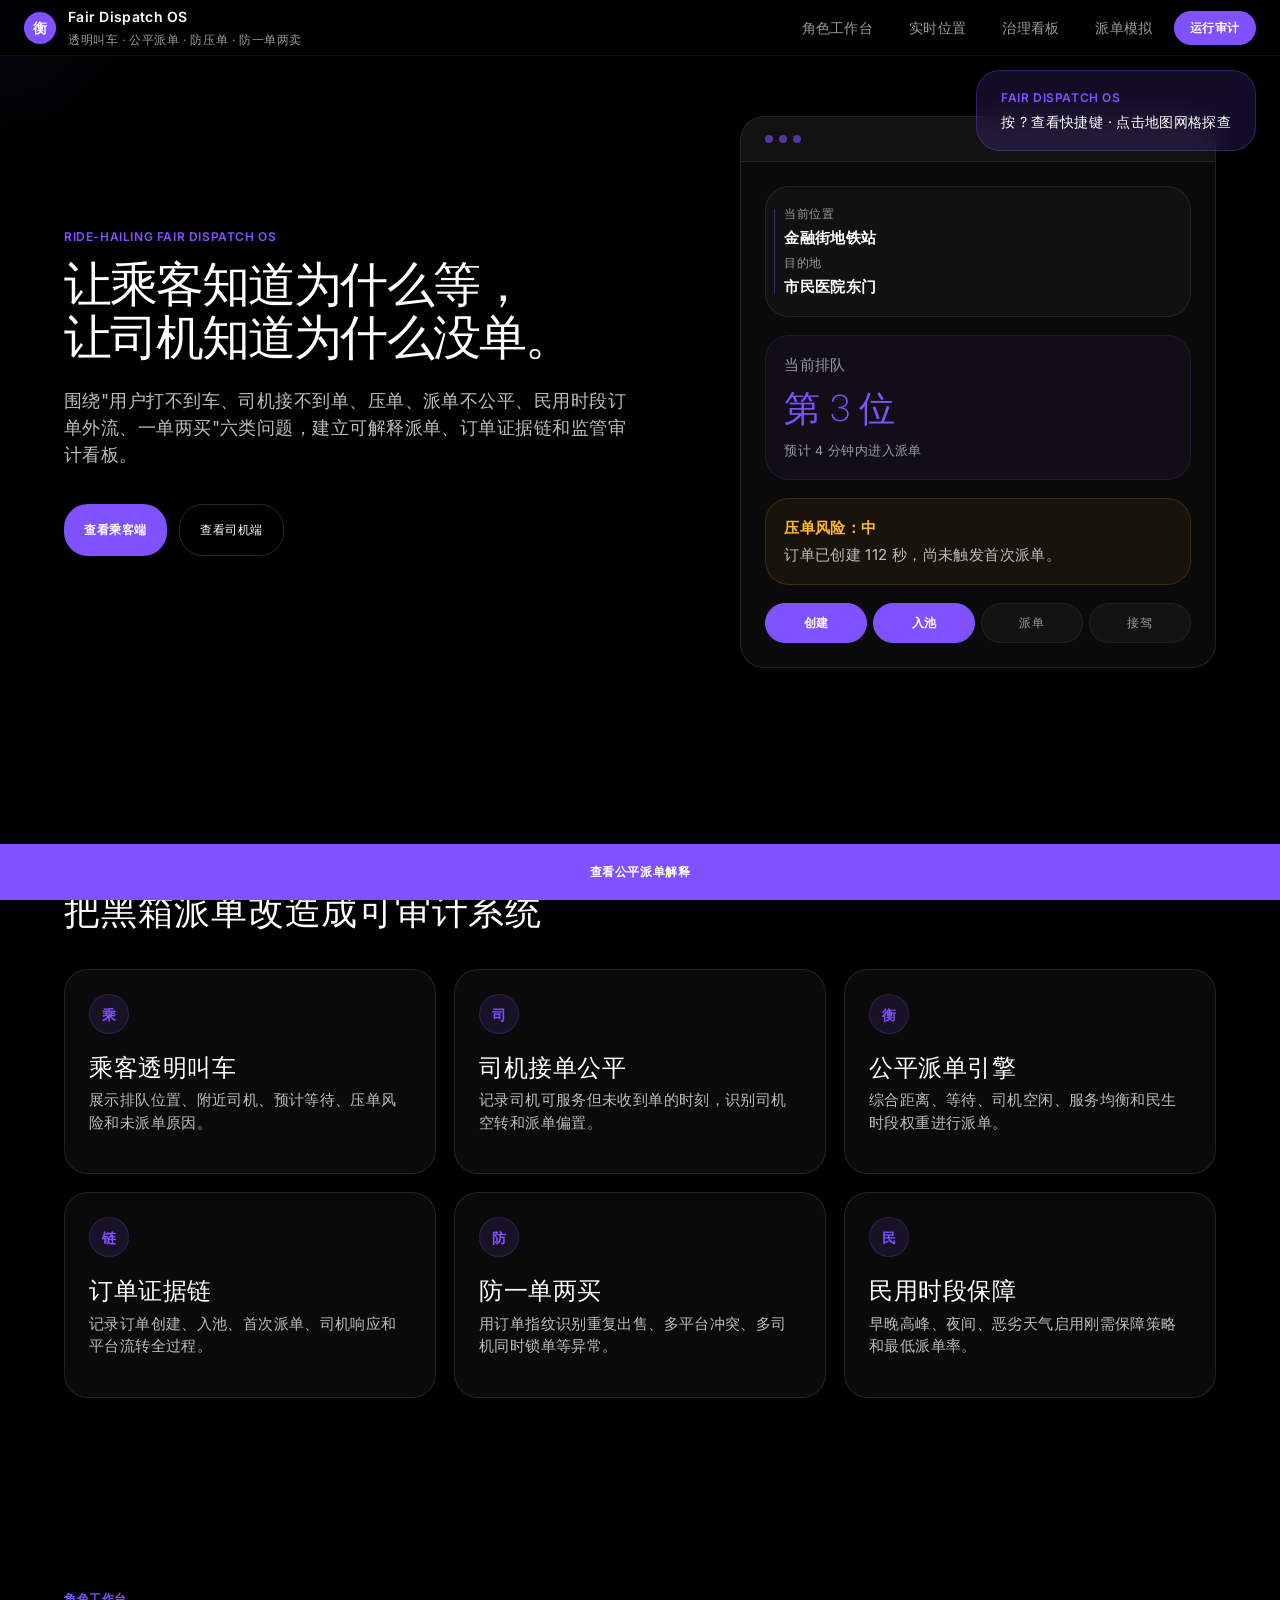
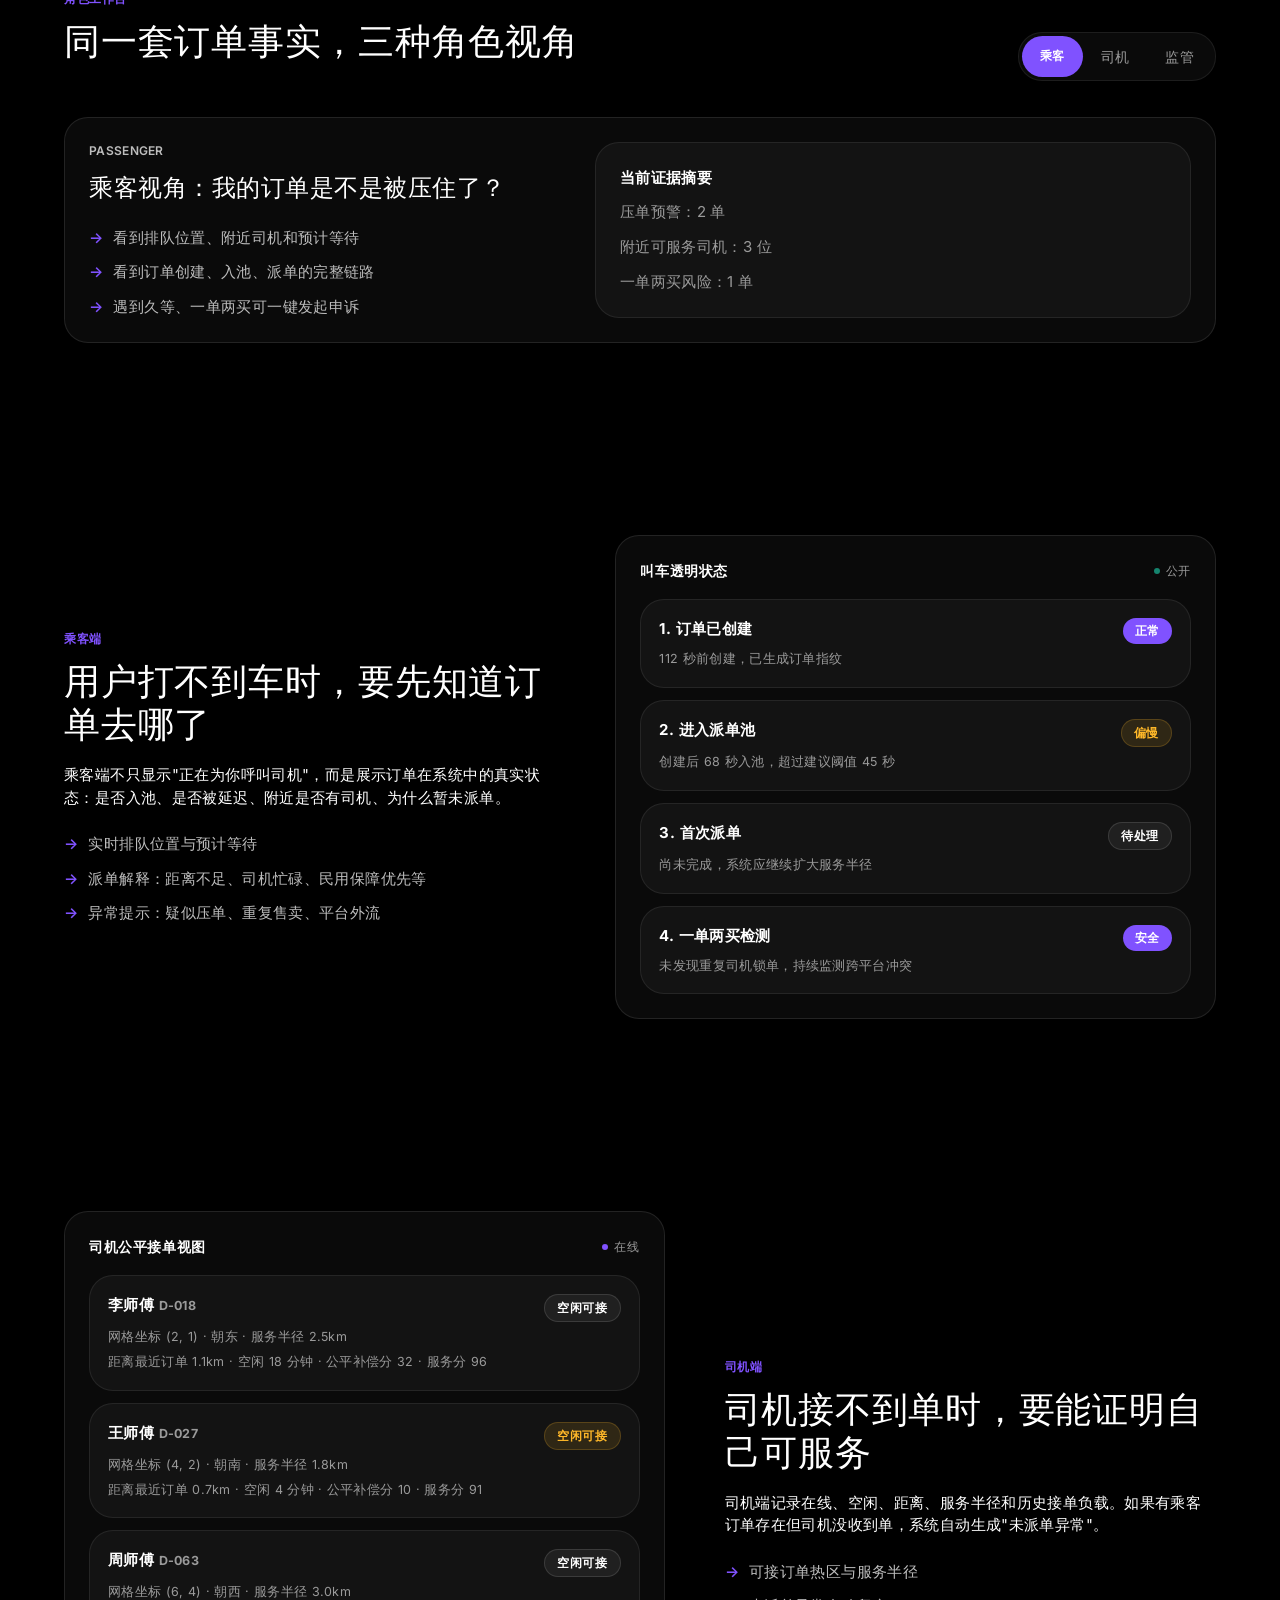
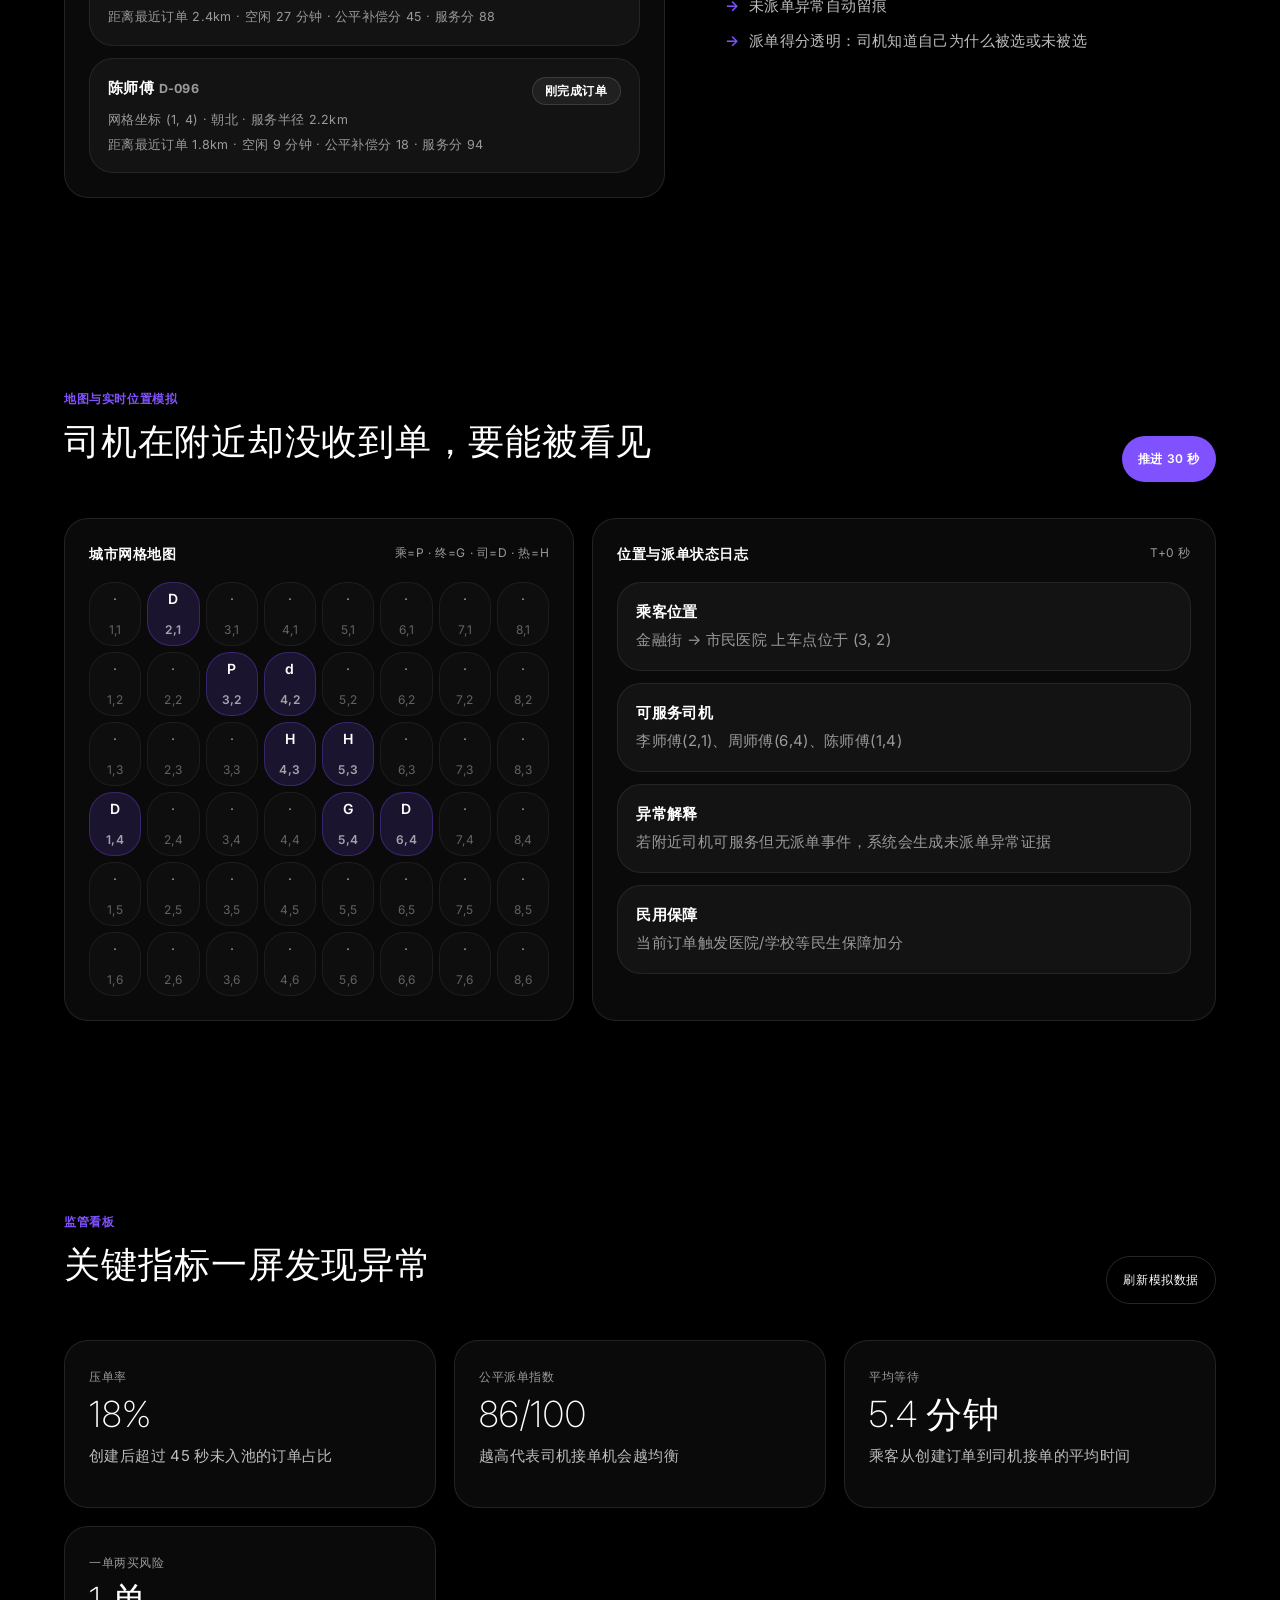
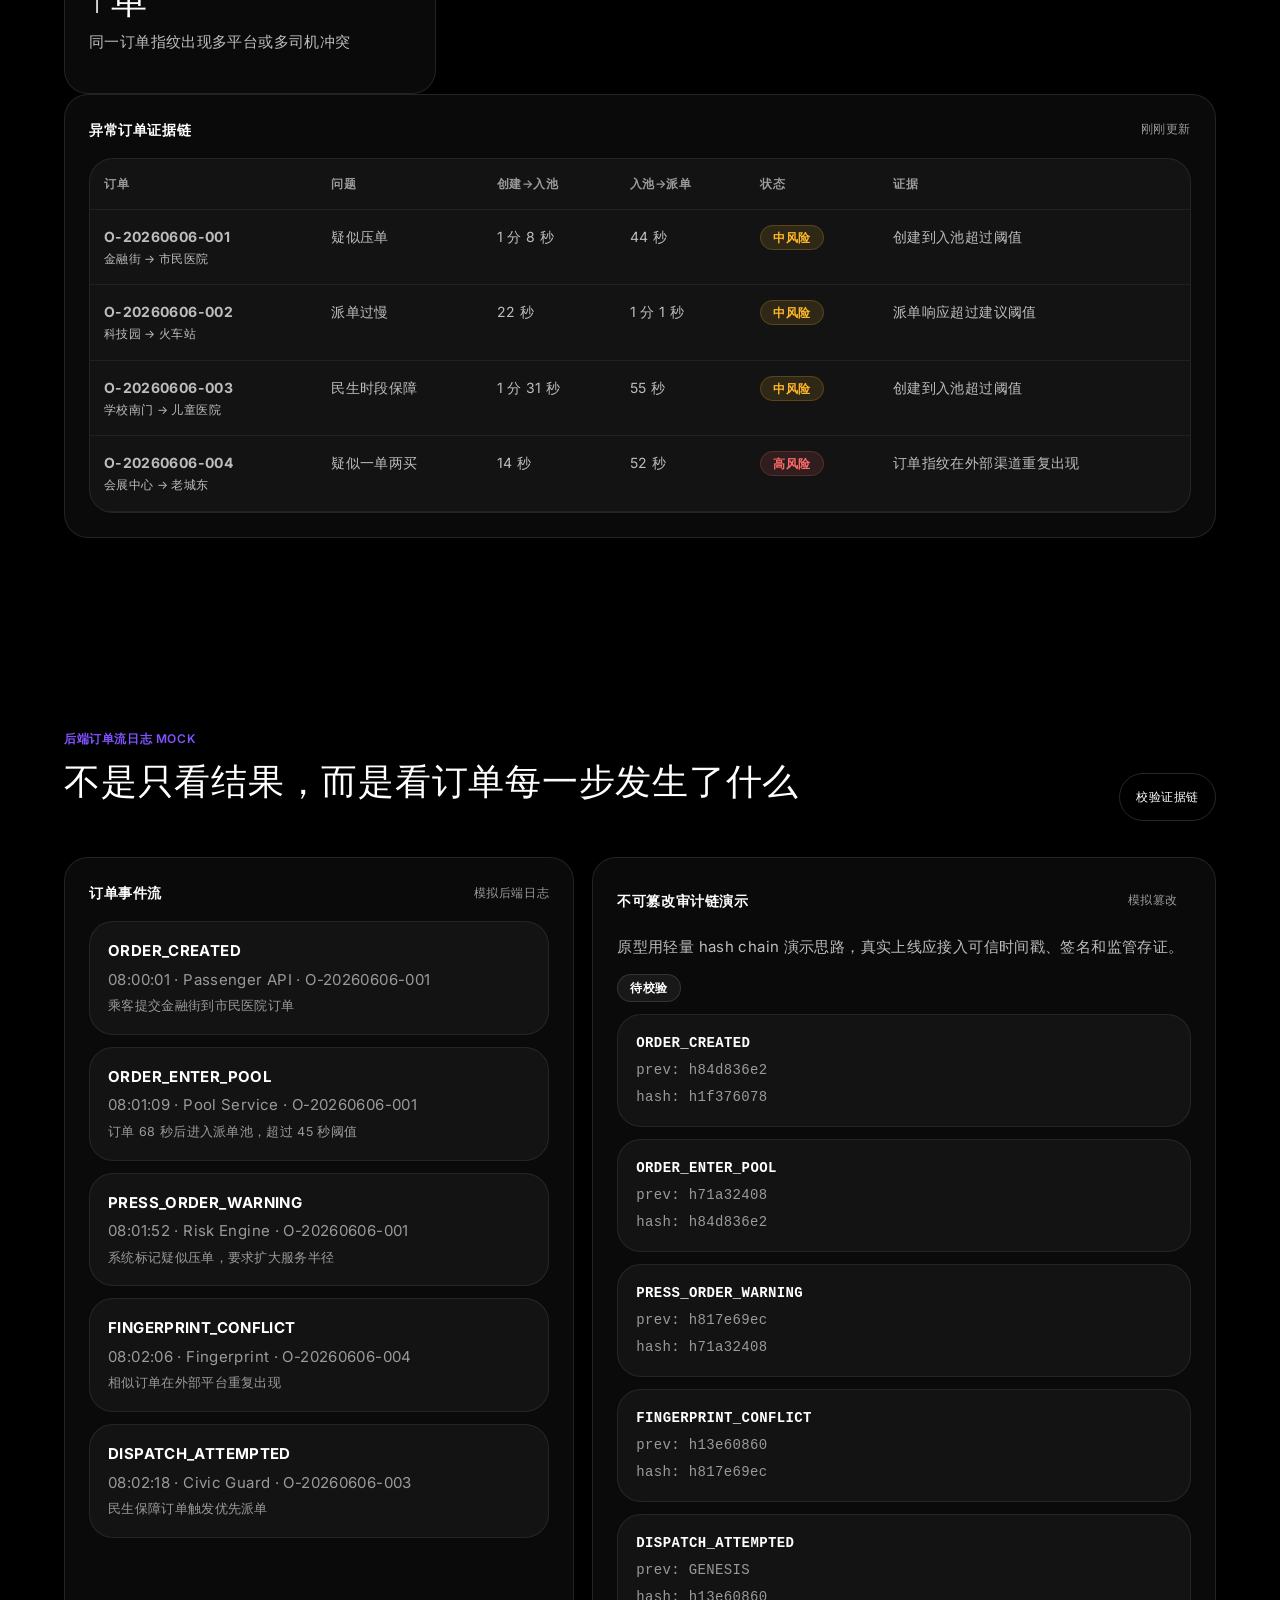
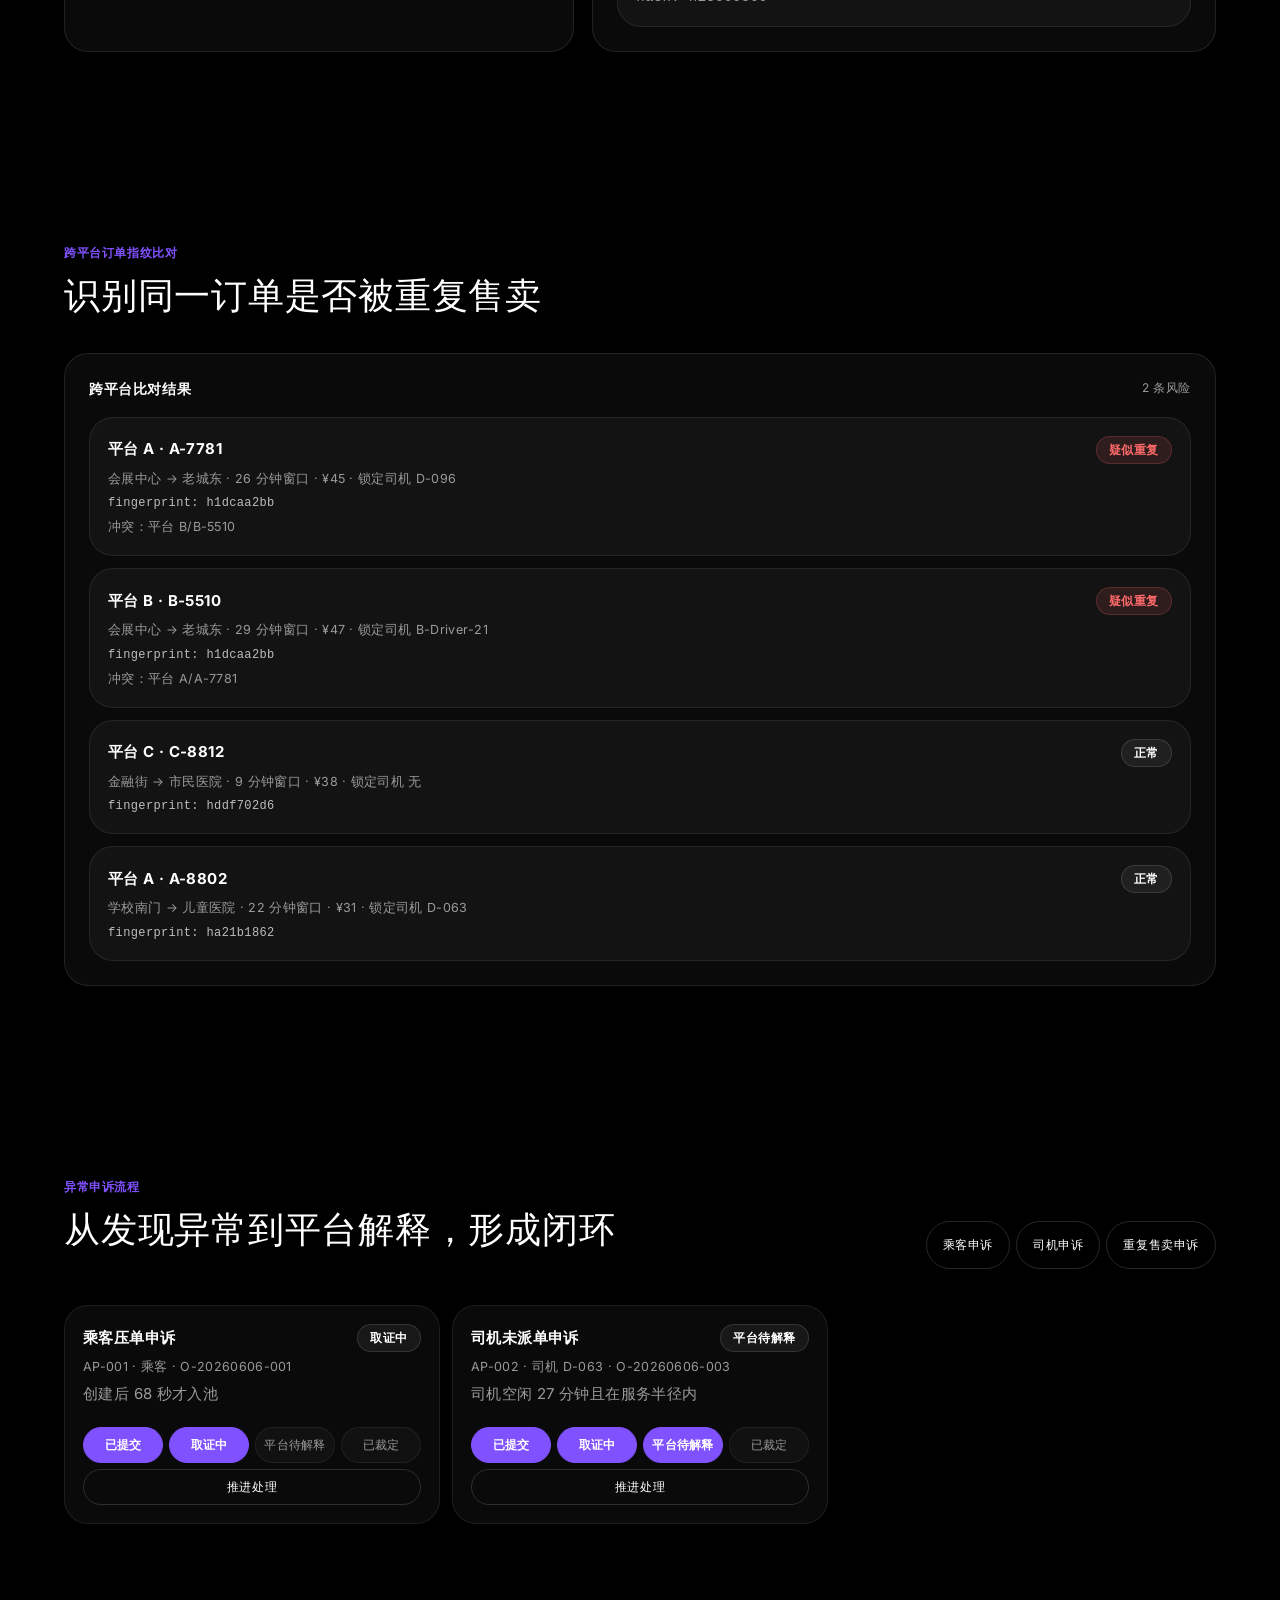
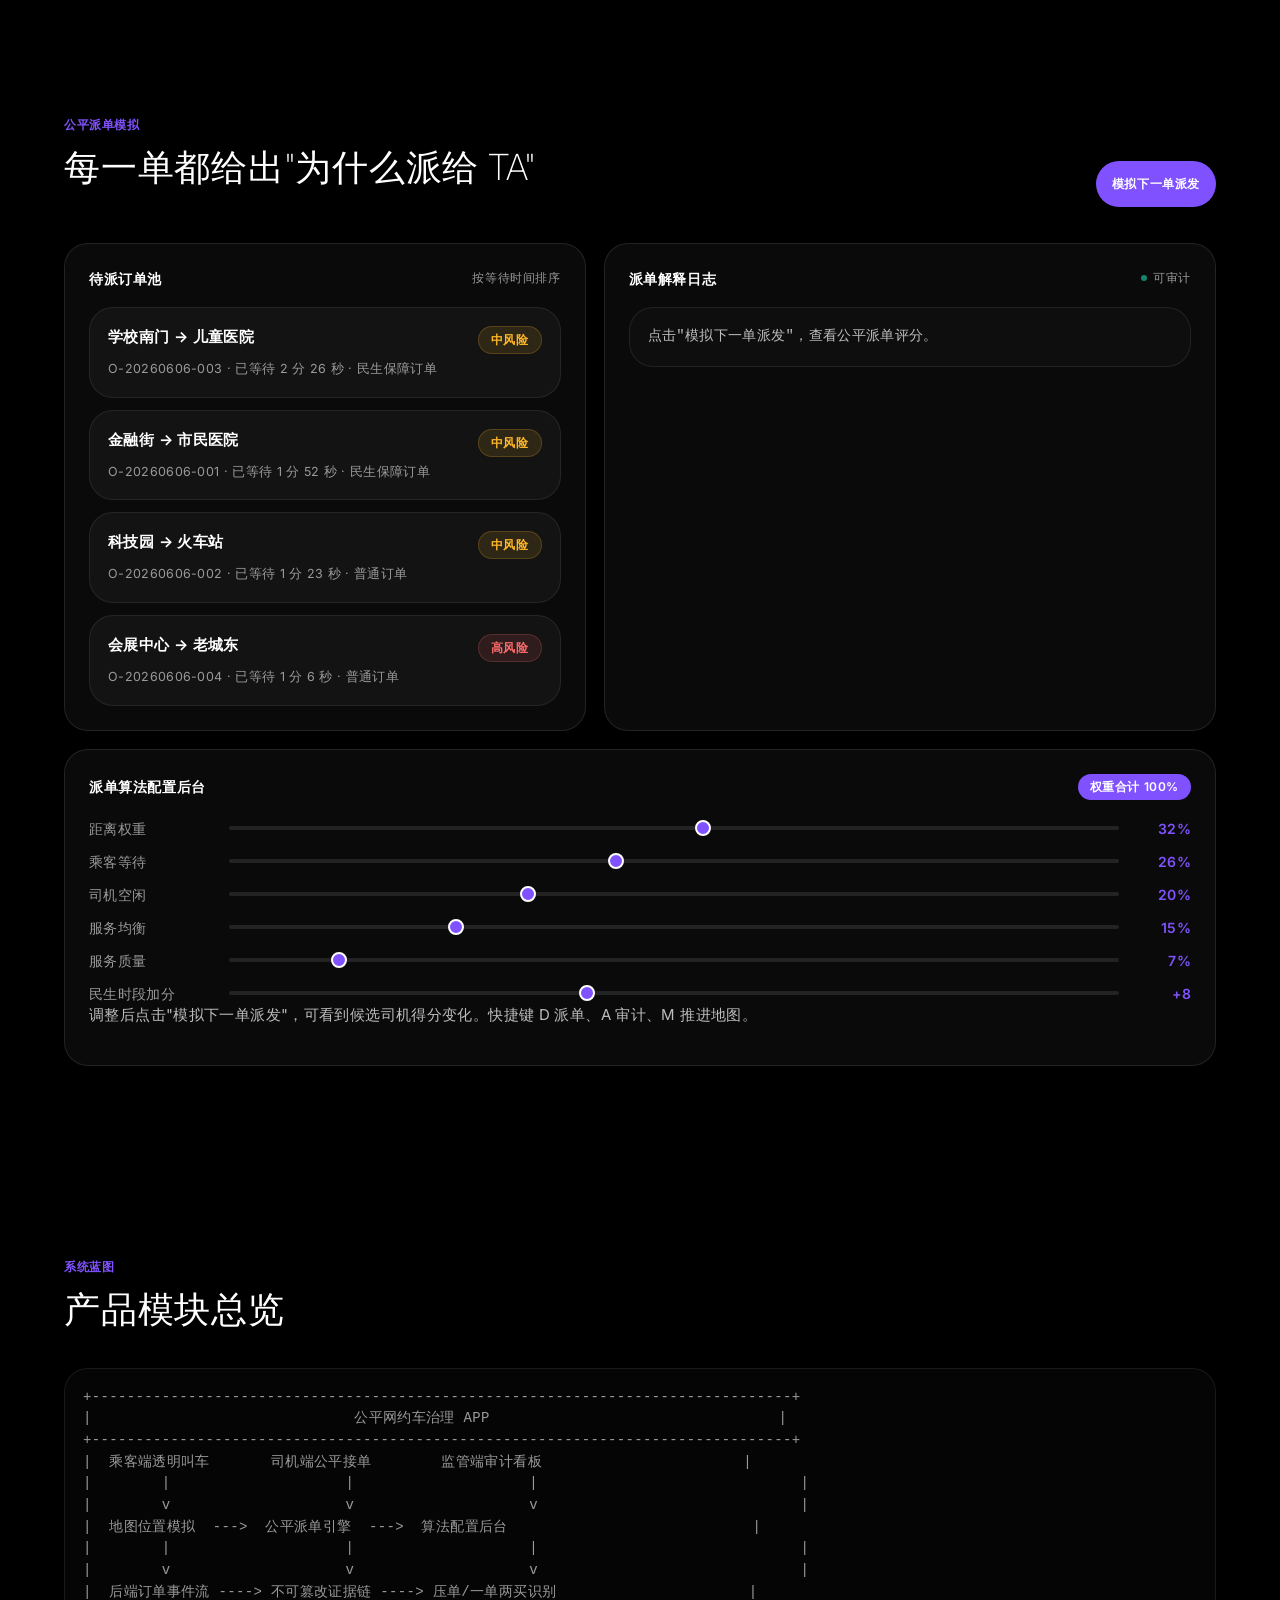
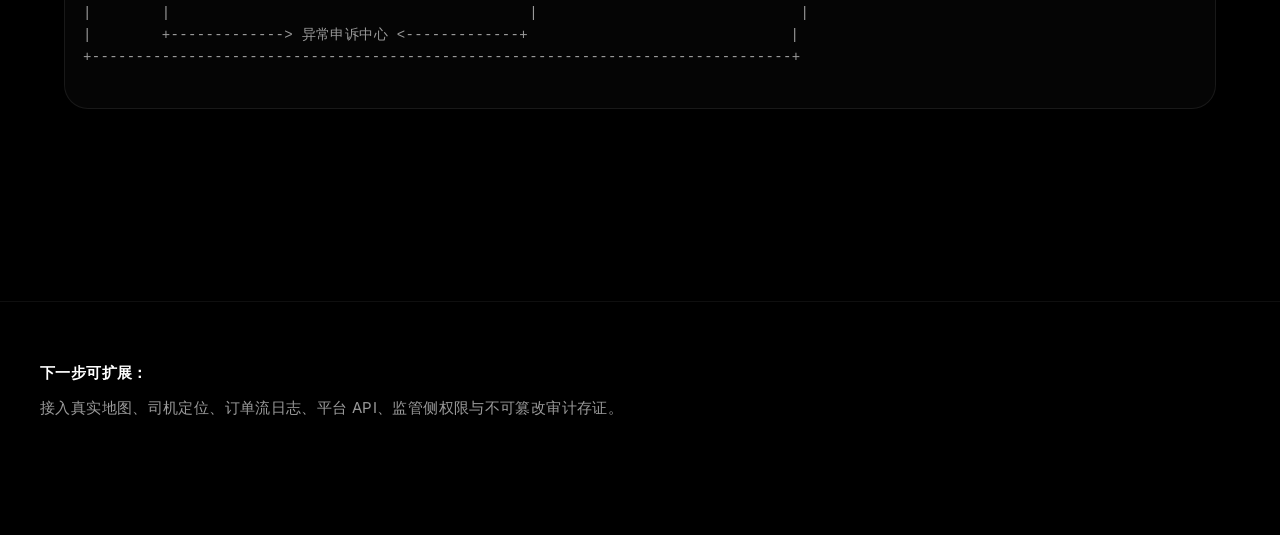
==== commit eb3160f9: "style: 全面改造为 Dala.md 暗黑宇宙风格并增强交互性 - styles.css: 纯黑背景 #000000、白色文字、Plum Violet #8052ff 唯一强调色   24px 全" ====
--- a/index.html
+++ b/index.html
@@ -3,16 +3,29 @@
 <head>
   <meta charset="utf-8" />
   <meta name="viewport" content="width=device-width, initial-scale=1" />
-  <title>公平网约车治理 APP 原型</title>
+  <title>公平网约车治理 — Fair Dispatch OS</title>
+  <link rel="preconnect" href="https://fonts.googleapis.com">
+  <link rel="preconnect" href="https://fonts.gstatic.com" crossorigin>
+  <link href="https://fonts.googleapis.com/css2?family=Inter:wght@200;400;600;700&display=swap" rel="stylesheet">
   <link rel="stylesheet" href="./styles.css" />
 </head>
 <body>
+
+  <!-- Particle constellation canvas -->
+  <canvas id="particleCanvas" aria-hidden="true"></canvas>
+
+  <!-- Glow cursor follower -->
+  <div class="glow-cursor" id="glowCursor" aria-hidden="true"></div>
+
+  <!-- Toast notifications -->
+  <div class="toast-container" id="toastContainer" aria-live="polite"></div>
+
   <header class="hero">
     <nav class="topbar" aria-label="主导航">
       <div class="brand">
         <span class="brand-mark">衡</span>
         <div>
-          <strong>公平网约车治理 APP</strong>
+          <strong>Fair Dispatch OS</strong>
           <small>透明叫车 · 公平派单 · 防压单 · 防一单两卖</small>
         </div>
       </div>
@@ -28,8 +41,8 @@
     <section class="hero-grid">
       <div class="hero-copy">
         <p class="eyebrow">Ride-hailing Fair Dispatch OS</p>
-        <h1>让乘客知道为什么等，让司机知道为什么没单。</h1>
-        <p class="lead">围绕“用户打不到车、司机接不到单、压单、派单不公平、民用时段订单外流、一单两买”六类问题，建立可解释派单、订单证据链和监管审计看板。</p>
+        <h1>让乘客知道为什么等，<br>让司机知道为什么没单。</h1>
+        <p class="lead">围绕"用户打不到车、司机接不到单、压单、派单不公平、民用时段订单外流、一单两买"六类问题，建立可解释派单、订单证据链和监管审计看板。</p>
         <div class="hero-actions">
           <button class="primary large" data-scroll="passenger">查看乘客端</button>
           <button class="secondary large" data-scroll="driver">查看司机端</button>
@@ -67,22 +80,22 @@
   </header>
 
   <main>
-    <section class="section" id="features">
+    <section class="section animate-in" id="features">
       <div class="section-title">
         <p class="eyebrow">核心功能</p>
         <h2>把黑箱派单改造成可审计系统</h2>
       </div>
-      <div class="feature-grid">
-        <article class="feature-card"><span class="icon">乘</span><h3>乘客透明叫车</h3><p>展示排队位置、附近司机、预计等待、压单风险和未派单原因。</p></article>
-        <article class="feature-card"><span class="icon">司</span><h3>司机接单公平</h3><p>记录司机可服务但未收到单的时刻，识别司机空转和派单偏置。</p></article>
-        <article class="feature-card"><span class="icon">衡</span><h3>公平派单引擎</h3><p>综合距离、等待、司机空闲、服务均衡和民生时段权重进行派单。</p></article>
-        <article class="feature-card"><span class="icon">链</span><h3>订单证据链</h3><p>记录订单创建、入池、首次派单、司机响应和平台流转全过程。</p></article>
-        <article class="feature-card"><span class="icon">防</span><h3>防一单两买</h3><p>用订单指纹识别重复出售、多平台冲突、多司机同时锁单等异常。</p></article>
-        <article class="feature-card"><span class="icon">民</span><h3>民用时段保障</h3><p>早晚高峰、夜间、恶劣天气启用刚需保障策略和最低派单率。</p></article>
-      </div>
-    </section>
-
-    <section class="section" id="roleWorkbench">
+      <div class="feature-grid stagger-children">
+        <article class="feature-card animate-in"><span class="icon">乘</span><h3>乘客透明叫车</h3><p>展示排队位置、附近司机、预计等待、压单风险和未派单原因。</p></article>
+        <article class="feature-card animate-in"><span class="icon">司</span><h3>司机接单公平</h3><p>记录司机可服务但未收到单的时刻，识别司机空转和派单偏置。</p></article>
+        <article class="feature-card animate-in"><span class="icon">衡</span><h3>公平派单引擎</h3><p>综合距离、等待、司机空闲、服务均衡和民生时段权重进行派单。</p></article>
+        <article class="feature-card animate-in"><span class="icon">链</span><h3>订单证据链</h3><p>记录订单创建、入池、首次派单、司机响应和平台流转全过程。</p></article>
+        <article class="feature-card animate-in"><span class="icon">防</span><h3>防一单两买</h3><p>用订单指纹识别重复出售、多平台冲突、多司机同时锁单等异常。</p></article>
+        <article class="feature-card animate-in"><span class="icon">民</span><h3>民用时段保障</h3><p>早晚高峰、夜间、恶劣天气启用刚需保障策略和最低派单率。</p></article>
+      </div>
+    </section>
+
+    <section class="section animate-in" id="roleWorkbench">
       <div class="section-title row-title">
         <div>
           <p class="eyebrow">角色工作台</p>
@@ -97,11 +110,11 @@
       <div class="panel" id="rolePanel"></div>
     </section>
 
-    <section class="section split" id="passenger">
+    <section class="section split animate-in" id="passenger">
       <div>
         <p class="eyebrow">乘客端</p>
         <h2>用户打不到车时，要先知道订单去哪了</h2>
-        <p>乘客端不只显示“正在为你呼叫司机”，而是展示订单在系统中的真实状态：是否入池、是否被延迟、附近是否有司机、为什么暂未派单。</p>
+        <p>乘客端不只显示"正在为你呼叫司机"，而是展示订单在系统中的真实状态：是否入池、是否被延迟、附近是否有司机、为什么暂未派单。</p>
         <ul class="check-list">
           <li>实时排队位置与预计等待</li>
           <li>派单解释：距离不足、司机忙碌、民用保障优先等</li>
@@ -114,7 +127,7 @@
       </div>
     </section>
 
-    <section class="section split reverse" id="driver">
+    <section class="section split reverse animate-in" id="driver">
       <div class="panel">
         <div class="panel-head"><strong>司机公平接单视图</strong><span class="status-dot blue">在线</span></div>
         <div class="driver-list" id="driverList"></div>
@@ -122,7 +135,7 @@
       <div>
         <p class="eyebrow">司机端</p>
         <h2>司机接不到单时，要能证明自己可服务</h2>
-        <p>司机端记录在线、空闲、距离、服务半径和历史接单负载。如果有乘客订单存在但司机没收到单，系统自动生成“未派单异常”。</p>
+        <p>司机端记录在线、空闲、距离、服务半径和历史接单负载。如果有乘客订单存在但司机没收到单，系统自动生成"未派单异常"。</p>
         <ul class="check-list">
           <li>可接订单热区与服务半径</li>
           <li>未派单异常自动留痕</li>
@@ -131,7 +144,7 @@
       </div>
     </section>
 
-    <section class="section" id="mapSimulation">
+    <section class="section animate-in" id="mapSimulation">
       <div class="section-title row-title">
         <div>
           <p class="eyebrow">地图与实时位置模拟</p>
@@ -151,7 +164,7 @@
       </div>
     </section>
 
-    <section class="section dashboard" id="dashboard">
+    <section class="section dashboard animate-in" id="dashboard">
       <div class="section-title row-title">
         <div>
           <p class="eyebrow">监管看板</p>
@@ -171,7 +184,7 @@
       </div>
     </section>
 
-    <section class="section" id="eventAudit">
+    <section class="section animate-in" id="eventAudit">
       <div class="section-title row-title">
         <div>
           <p class="eyebrow">后端订单流日志 Mock</p>
@@ -192,7 +205,7 @@
       </div>
     </section>
 
-    <section class="section" id="fingerprintSection">
+    <section class="section animate-in" id="fingerprintSection">
       <div class="section-title">
         <p class="eyebrow">跨平台订单指纹比对</p>
         <h2>识别同一订单是否被重复售卖</h2>
@@ -200,7 +213,7 @@
       <div class="panel" id="fingerprintMonitor"></div>
     </section>
 
-    <section class="section" id="appealCenter">
+    <section class="section animate-in" id="appealCenter">
       <div class="section-title row-title">
         <div>
           <p class="eyebrow">异常申诉流程</p>
@@ -215,11 +228,11 @@
       <div class="appeal-grid" id="appealList"></div>
     </section>
 
-    <section class="section simulation" id="simulation">
+    <section class="section simulation animate-in" id="simulation">
       <div class="section-title row-title">
         <div>
           <p class="eyebrow">公平派单模拟</p>
-          <h2>每一单都给出“为什么派给 TA”</h2>
+          <h2>每一单都给出"为什么派给 TA"</h2>
         </div>
         <button class="primary" id="dispatchBtn">模拟下一单派发</button>
       </div>
@@ -230,15 +243,15 @@
         </div>
         <div class="panel result-panel">
           <div class="panel-head"><strong>派单解释日志</strong><span class="status-dot purple">可审计</span></div>
-          <pre id="dispatchLog">点击“模拟下一单派发”，查看公平派单评分。</pre>
+          <pre id="dispatchLog">点击"模拟下一单派发"，查看公平派单评分。</pre>
         </div>
       </div>
       <div class="panel config-panel" id="algorithmConfig"></div>
     </section>
 
-    <section class="section blueprint">
+    <section class="section blueprint animate-in">
       <div class="section-title">
-        <p class="eyebrow">ASCII 蓝图</p>
+        <p class="eyebrow">系统蓝图</p>
         <h2>产品模块总览</h2>
       </div>
       <pre class="ascii">
--- a/styles.css
+++ b/styles.css
@@ -1,45 +1,113 @@
+/* ═══════════════════════════════════════════════════════
+   Dala.md Style — Dark Cosmic Field
+   Particle cosmos on a void — violet pulse against infinite black
+   ═══════════════════════════════════════════════════════ */
+
 :root {
-  --color-jet-black: #000000;
-  --color-paper-white: #ffffff;
-  --color-mist-gray: #f6f6f6;
-  --color-charcoal: #333333;
-  --color-iron-gray: #767676;
-  --color-ash-gray: #afafaf;
-  --color-slate: #5e5e5e;
-  --color-graphite: #4b4b4b;
-  --color-faded-teal: #9dcdd6;
-  --font-ubermove: Inter, "Helvetica Neue", "Microsoft YaHei", system-ui, sans-serif;
-  --font-ubermovetext: Inter, "Microsoft YaHei", system-ui, -apple-system, sans-serif;
+  /* Colors */
+  --color-void: #000000;
+  --color-bone: #ffffff;
+  --color-ash: #bdbdbd;
+  --color-smoke: #9a9a9a;
+  --color-plum-voltage: #8052ff;
+  --color-amber-spark: #ffb829;
+  --color-lichen: #15846e;
+
+  /* Surfaces */
+  --surface-void: #000000;
+  --surface-card: rgba(255, 255, 255, 0.04);
+  --surface-card-hover: rgba(255, 255, 255, 0.07);
+  --surface-inset: rgba(255, 255, 255, 0.02);
+
+  /* Typography — Font Families */
+  --font-acronym: 'Inter', ui-sans-serif, system-ui, -apple-system, BlinkMacSystemFont, "Segoe UI", Roboto, "Microsoft YaHei", sans-serif;
+
+  /* Typography — Scale */
   --text-caption: 12px;
+  --leading-caption: 1.5;
+  --tracking-caption: 0.05em;
   --text-body-sm: 14px;
-  --text-body: 16px;
+  --leading-body-sm: 1.5;
+  --tracking-body-sm: 0.05em;
+  --text-body: 15px;
+  --leading-body: 1.5;
+  --tracking-body: 0.025em;
   --text-subheading: 18px;
+  --leading-subheading: 1.5;
+  --tracking-subheading: 0.025em;
   --text-heading-sm: 24px;
+  --leading-heading-sm: 1.3;
+  --tracking-heading-sm: 0.021em;
   --text-heading: 36px;
-  --text-display: 52px;
-  --spacing-8: 8px;
+  --leading-heading: 1.2;
+  --tracking-heading: 0.021em;
+  --text-heading-lg: 48px;
+  --leading-heading-lg: 1.1;
+  --tracking-heading-lg: -0.04em;
+  --text-display: 78px;
+  --leading-display: 0.9;
+  --tracking-display: -0.04em;
+  --text-hero: 113px;
+  --leading-hero: 0.81;
+  --tracking-hero: -0.04em;
+
+  /* Typography — Weights */
+  --font-weight-extralight: 200;
+  --font-weight-regular: 400;
+  --font-weight-semibold: 600;
+  --font-weight-bold: 700;
+
+  /* Spacing */
+  --spacing-unit: 6px;
+  --spacing-6: 6px;
   --spacing-12: 12px;
-  --spacing-16: 16px;
+  --spacing-18: 18px;
   --spacing-24: 24px;
-  --spacing-32: 32px;
-  --spacing-48: 48px;
-  --spacing-64: 64px;
+  --spacing-30: 30px;
+  --spacing-36: 36px;
+  --spacing-60: 60px;
+  --spacing-96: 96px;
+  --spacing-120: 120px;
+
+  /* Layout */
   --page-max-width: 1200px;
-  --radius-cards: 8px;
-  --radius-buttons: 8px;
-  --radius-pills: 9999px;
-}
+  --section-gap: 60px;
+  --card-padding: 24px;
+  --element-gap: 15px;
+
+  /* Border Radius — everything is pill */
+  --radius-3xl: 24px;
+  --radius-nav: 24px;
+  --radius-cards: 24px;
+  --radius-buttons: 24px;
+  --radius-pills: 24px;
+
+  /* Transitions */
+  --ease-out: cubic-bezier(0.16, 1, 0.3, 1);
+  --duration-fast: 0.15s;
+  --duration-mid: 0.3s;
+  --duration-slow: 0.6s;
+}
+
+/* ═══════════════════════════════════════════════════════
+   Base Reset
+   ═══════════════════════════════════════════════════════ */
 
 * { box-sizing: border-box; }
 html { scroll-behavior: smooth; }
+
 body {
   margin: 0;
   padding-bottom: 56px;
-  background: var(--color-paper-white);
-  color: var(--color-jet-black);
-  font-family: var(--font-ubermovetext);
+  background: var(--color-void);
+  color: var(--color-bone);
+  font-family: var(--font-acronym);
   font-size: var(--text-body);
-  line-height: 1.43;
+  font-weight: var(--font-weight-regular);
+  line-height: var(--leading-body);
+  letter-spacing: var(--tracking-body);
+  -webkit-font-smoothing: antialiased;
+  -moz-osx-font-smoothing: grayscale;
 }
 
 button, input { font: inherit; }
@@ -47,137 +115,276 @@
   border: 0;
   border-radius: var(--radius-buttons);
   cursor: pointer;
-  transition: opacity 0.15s ease;
-}
-button:hover { opacity: 0.82; }
+  transition: all var(--duration-fast) var(--ease-out);
+  letter-spacing: var(--tracking-caption);
+}
+button:hover { transform: translateY(-1px); }
+button:active { transform: translateY(0); }
+
+::selection {
+  background: var(--color-plum-voltage);
+  color: var(--color-bone);
+}
+
+/* ═══════════════════════════════════════════════════════
+   Buttons
+   ═══════════════════════════════════════════════════════ */
 
 .primary {
-  color: var(--color-paper-white);
-  background: var(--color-jet-black);
-  padding: 12px 16px;
-  font-weight: 400;
-}
+  color: var(--color-bone);
+  background: var(--color-plum-voltage);
+  padding: 14px 16px;
+  font-weight: var(--font-weight-semibold);
+  font-size: var(--text-caption);
+  text-transform: uppercase;
+  letter-spacing: 0.05em;
+  border-radius: var(--radius-buttons);
+}
+.primary:hover {
+  background: #9066ff;
+  box-shadow: 0 0 24px rgba(128, 82, 255, 0.3);
+}
+
 .secondary, .ghost {
-  color: var(--color-jet-black);
-  background: var(--color-paper-white);
-  border: 1px solid var(--color-iron-gray);
-  padding: 12px 16px;
-  font-weight: 400;
-}
-.ghost { background: transparent; border-color: transparent; }
-.large { padding: 14px 18px; }
-.tiny { padding: 6px 10px; font-size: var(--text-body-sm); }
-
-.hero { padding: 0 0 var(--spacing-64); background: var(--color-paper-white); }
+  color: var(--color-bone);
+  background: transparent;
+  border: 1px solid rgba(255, 255, 255, 0.15);
+  padding: 14px 16px;
+  font-weight: var(--font-weight-regular);
+  font-size: var(--text-caption);
+  text-transform: uppercase;
+  letter-spacing: 0.05em;
+  border-radius: var(--radius-buttons);
+}
+.secondary:hover {
+  border-color: var(--color-plum-voltage);
+  color: var(--color-plum-voltage);
+}
+.ghost {
+  background: transparent;
+  border-color: transparent;
+  color: var(--color-smoke);
+  font-size: var(--text-body-sm);
+  letter-spacing: 0.021em;
+  text-transform: none;
+  padding: 10px 14px;
+}
+.ghost:hover {
+  color: var(--color-bone);
+  background: rgba(255, 255, 255, 0.06);
+}
+.large { padding: 16px 20px; }
+.tiny {
+  padding: 8px 12px;
+  font-size: var(--text-caption);
+  letter-spacing: 0.05em;
+  text-transform: uppercase;
+}
+
+/* ═══════════════════════════════════════════════════════
+   Particle Canvas (behind everything)
+   ═══════════════════════════════════════════════════════ */
+
+#particleCanvas {
+  position: fixed;
+  top: 0;
+  left: 0;
+  width: 100%;
+  height: 100%;
+  z-index: 0;
+  pointer-events: none;
+}
+
+/* ═══════════════════════════════════════════════════════
+   Hero + Topbar
+   ═══════════════════════════════════════════════════════ */
+
+.hero {
+  position: relative;
+  z-index: 1;
+  padding: 0 0 var(--spacing-96);
+}
+
 .topbar {
+  position: sticky;
+  top: 0;
+  z-index: 100;
   display: flex;
   align-items: center;
   justify-content: space-between;
-  gap: var(--spacing-16);
+  gap: var(--spacing-24);
   width: 100%;
   min-height: 56px;
-  margin: 0 0 var(--spacing-64);
+  margin: 0;
   padding: 0 var(--spacing-24);
-  background: var(--color-jet-black);
-  color: var(--color-paper-white);
-}
-.brand { display: flex; align-items: center; gap: var(--spacing-12); }
+  background: rgba(0, 0, 0, 0.8);
+  backdrop-filter: blur(16px);
+  -webkit-backdrop-filter: blur(16px);
+  color: var(--color-bone);
+  border-bottom: 1px solid rgba(255, 255, 255, 0.06);
+}
+
+.brand {
+  display: flex;
+  align-items: center;
+  gap: var(--spacing-12);
+}
 .brand-mark {
   display: grid;
   place-items: center;
   width: 32px;
   height: 32px;
-  border-radius: 0;
-  color: var(--color-jet-black);
-  background: var(--color-paper-white);
-  font-family: var(--font-ubermove);
-  font-weight: 700;
-}
-.brand strong { font-family: var(--font-ubermove); font-size: 20px; font-weight: 700; }
-.brand small { display: block; color: var(--color-ash-gray); margin-top: 2px; font-size: var(--text-caption); }
-.nav-actions { display: flex; gap: var(--spacing-8); align-items: center; flex-wrap: wrap; justify-content: flex-end; }
-.topbar .ghost { color: var(--color-paper-white); }
+  border-radius: var(--radius-buttons);
+  color: var(--color-bone);
+  background: var(--color-plum-voltage);
+  font-family: var(--font-acronym);
+  font-weight: var(--font-weight-bold);
+  font-size: 14px;
+}
+.brand strong {
+  font-family: var(--font-acronym);
+  font-size: var(--text-body-sm);
+  font-weight: var(--font-weight-semibold);
+  letter-spacing: 0.021em;
+}
+.brand small {
+  display: block;
+  color: var(--color-smoke);
+  margin-top: 2px;
+  font-size: var(--text-caption);
+  letter-spacing: 0.05em;
+}
+.nav-actions {
+  display: flex;
+  gap: var(--spacing-6);
+  align-items: center;
+  flex-wrap: wrap;
+  justify-content: flex-end;
+}
+.topbar .ghost { color: var(--color-smoke); }
+.topbar .ghost:hover { color: var(--color-bone); }
 .topbar .primary {
-  color: var(--color-jet-black);
-  background: var(--color-paper-white);
+  color: var(--color-bone);
+  background: var(--color-plum-voltage);
   border-radius: var(--radius-pills);
-  padding: 6px 16px;
-  font-size: var(--text-body-sm);
-}
+  padding: 8px 16px;
+  font-size: var(--text-caption);
+  font-weight: var(--font-weight-semibold);
+  text-transform: uppercase;
+  letter-spacing: 0.05em;
+}
+
+/* ═══════════════════════════════════════════════════════
+   Hero Grid
+   ═══════════════════════════════════════════════════════ */
 
 .hero-grid {
   max-width: var(--page-max-width);
   margin: 0 auto;
-  padding: 0 var(--spacing-24);
+  padding: var(--spacing-60) var(--spacing-24) 0;
   display: grid;
   grid-template-columns: minmax(0, 1fr) minmax(360px, 0.82fr);
-  gap: var(--spacing-64);
+  gap: var(--spacing-96);
   align-items: center;
 }
+
 .eyebrow {
-  color: var(--color-slate);
-  letter-spacing: normal;
-  text-transform: none;
-  font-size: var(--text-subheading);
-  font-weight: 500;
-}
+  color: var(--color-plum-voltage);
+  letter-spacing: 0.05em;
+  text-transform: uppercase;
+  font-size: var(--text-caption);
+  font-weight: var(--font-weight-semibold);
+  margin-bottom: var(--spacing-12);
+}
+
 h1, h2, h3, p { margin-top: 0; }
+
 h1 {
-  font-family: var(--font-ubermove);
-  font-size: clamp(40px, 7vw, var(--text-display));
-  line-height: 1.23;
-  letter-spacing: normal;
-  font-weight: 400;
+  font-family: var(--font-acronym);
+  font-size: clamp(40px, 6vw, var(--text-heading-lg));
+  line-height: var(--leading-heading-lg);
+  letter-spacing: var(--tracking-heading-lg);
+  font-weight: var(--font-weight-extralight);
   margin-bottom: var(--spacing-24);
-}
+  color: var(--color-bone);
+}
+
 h2 {
-  font-family: var(--font-ubermove);
+  font-family: var(--font-acronym);
   font-size: clamp(30px, 4vw, var(--text-heading));
-  line-height: 1.22;
-  letter-spacing: normal;
-  font-weight: 400;
-  margin-bottom: var(--spacing-16);
-}
+  line-height: var(--leading-heading);
+  letter-spacing: var(--tracking-heading);
+  font-weight: var(--font-weight-extralight);
+  margin-bottom: var(--spacing-18);
+  color: var(--color-bone);
+}
+
 h3 {
-  font-family: var(--font-ubermove);
+  font-family: var(--font-acronym);
   font-size: var(--text-heading-sm);
-  font-weight: 400;
-  line-height: 1.33;
-  margin-bottom: var(--spacing-8);
-}
+  font-weight: var(--font-weight-regular);
+  line-height: var(--leading-heading-sm);
+  letter-spacing: var(--tracking-heading-sm);
+  margin-bottom: var(--spacing-6);
+  color: var(--color-bone);
+}
+
 .lead {
-  color: var(--color-slate);
+  color: var(--color-ash);
   font-size: var(--text-subheading);
   line-height: 1.5;
-  max-width: 680px;
-}
-.hero-actions { display: flex; gap: var(--spacing-16); flex-wrap: wrap; margin-top: var(--spacing-32); }
+  letter-spacing: 0.025em;
+  max-width: 60ch;
+}
+
+.hero-actions {
+  display: flex;
+  gap: var(--spacing-12);
+  flex-wrap: wrap;
+  margin-top: var(--spacing-36);
+}
+
+/* ═══════════════════════════════════════════════════════
+   Phone Card — Glass on Void
+   ═══════════════════════════════════════════════════════ */
 
 .phone-card, .panel, .feature-card, .table-card, .metric-card {
-  background: var(--color-mist-gray);
-  border: 0;
+  background: var(--surface-card);
+  border: 1px solid rgba(255, 255, 255, 0.1);
   border-radius: var(--radius-cards);
-  box-shadow: none;
   backdrop-filter: none;
-}
-.phone-card { overflow: hidden; transform: none; }
+  transition: all var(--duration-mid) var(--ease-out);
+}
+.phone-card:hover, .panel:hover, .feature-card:hover, .metric-card:hover {
+  background: var(--surface-card-hover);
+  border-color: rgba(255, 255, 255, 0.15);
+}
+
+.phone-card { overflow: hidden; }
 .phone-head {
   display: flex;
   gap: 6px;
-  padding: var(--spacing-16) var(--spacing-24);
-  background: var(--color-mist-gray);
-  border-bottom: 1px solid var(--color-iron-gray);
-}
-.phone-head span { width: 8px; height: 8px; border-radius: 999px; background: var(--color-jet-black); }
-.phone-body { padding: var(--spacing-24); background: var(--color-paper-white); }
+  padding: var(--spacing-18) var(--spacing-24);
+  background: rgba(255, 255, 255, 0.03);
+  border-bottom: 1px solid rgba(255, 255, 255, 0.08);
+}
+.phone-head span {
+  width: 8px;
+  height: 8px;
+  border-radius: 999px;
+  background: var(--color-plum-voltage);
+  opacity: 0.6;
+}
+.phone-body { padding: var(--spacing-24); }
+
 .route {
   position: relative;
   display: grid;
   gap: 4px;
-  padding: var(--spacing-16);
+  padding: var(--spacing-18);
   border-radius: var(--radius-cards);
-  background: var(--color-paper-white);
-  border: 1px solid var(--color-iron-gray);
+  background: rgba(255, 255, 255, 0.03);
+  border: 1px solid rgba(255, 255, 255, 0.08);
 }
 .route::before {
   content: "";
@@ -186,236 +393,541 @@
   top: 22px;
   bottom: 22px;
   width: 1px;
-  background: var(--color-iron-gray);
-}
-.route span { color: var(--color-slate); font-size: var(--text-caption); }
+  background: var(--color-plum-voltage);
+  opacity: 0.4;
+}
+.route span { color: var(--color-smoke); font-size: var(--text-caption); letter-spacing: 0.05em; text-transform: uppercase; }
+.route strong { color: var(--color-bone); }
+
 .queue-card {
-  margin: var(--spacing-16) 0;
-  padding: var(--spacing-16);
+  margin: var(--spacing-18) 0;
+  padding: var(--spacing-18);
   border-radius: var(--radius-cards);
-  background: var(--color-mist-gray);
-}
-.queue-card p, .queue-card small { color: var(--color-slate); margin: 0; }
-.queue-card strong { display: block; font-size: var(--text-heading); font-weight: 400; margin: 4px 0; }
+  background: rgba(128, 82, 255, 0.06);
+  border: 1px solid rgba(128, 82, 255, 0.15);
+}
+.queue-card p, .queue-card small { color: var(--color-smoke); margin: 0; }
+.queue-card strong {
+  display: block;
+  font-size: var(--text-heading);
+  font-weight: var(--font-weight-extralight);
+  letter-spacing: var(--tracking-heading);
+  color: var(--color-plum-voltage);
+  margin: 4px 0;
+}
+
 .explain-box {
   display: grid;
   gap: 4px;
-  padding: var(--spacing-16);
+  padding: var(--spacing-18);
   border-radius: var(--radius-cards);
-  background: var(--color-mist-gray);
-  color: var(--color-jet-black);
-  border: 1px solid var(--color-iron-gray);
-}
+  background: rgba(255, 184, 41, 0.06);
+  border: 1px solid rgba(255, 184, 41, 0.15);
+  color: var(--color-amber-spark);
+}
+.explain-box b { color: var(--color-amber-spark); }
+.explain-box span { color: var(--color-ash); }
+
 .mini-timeline {
   display: grid;
   grid-template-columns: repeat(4, 1fr);
-  gap: var(--spacing-8);
-  margin-top: var(--spacing-16);
-  color: var(--color-slate);
-  font-size: var(--text-caption);
+  gap: var(--spacing-6);
+  margin-top: var(--spacing-18);
+  color: var(--color-smoke);
+  font-size: var(--text-caption);
+  letter-spacing: 0.05em;
 }
 .mini-timeline span {
   text-align: center;
-  padding: 8px 4px;
-  border-radius: var(--radius-cards);
-  background: var(--color-mist-gray);
-}
-.mini-timeline .done { color: var(--color-paper-white); background: var(--color-jet-black); font-weight: 400; }
+  padding: 10px 4px;
+  border-radius: var(--radius-buttons);
+  background: rgba(255, 255, 255, 0.04);
+  border: 1px solid rgba(255, 255, 255, 0.06);
+  transition: all var(--duration-fast) var(--ease-out);
+}
+.mini-timeline .done {
+  color: var(--color-bone);
+  background: var(--color-plum-voltage);
+  border-color: var(--color-plum-voltage);
+  font-weight: var(--font-weight-semibold);
+}
+
+/* ═══════════════════════════════════════════════════════
+   Sections
+   ═══════════════════════════════════════════════════════ */
 
 .section {
+  position: relative;
+  z-index: 1;
   max-width: var(--page-max-width);
   margin: 0 auto;
-  padding: var(--spacing-64) var(--spacing-24);
-}
-.section:nth-of-type(even) { background: var(--color-paper-white); }
-.section-title { max-width: 760px; margin-bottom: var(--spacing-32); }
-.row-title { max-width: none; display: flex; justify-content: space-between; gap: var(--spacing-16); align-items: end; }
+  padding: var(--spacing-96) var(--spacing-24);
+}
+
+.section-title {
+  max-width: 760px;
+  margin-bottom: var(--spacing-36);
+}
+.row-title {
+  max-width: none;
+  display: flex;
+  justify-content: space-between;
+  gap: var(--spacing-24);
+  align-items: end;
+}
+
+/* ═══════════════════════════════════════════════════════
+   Feature Grid
+   ═══════════════════════════════════════════════════════ */
+
 .feature-grid, .metric-grid {
   display: grid;
   grid-template-columns: repeat(3, minmax(0, 1fr));
-  gap: var(--spacing-16);
+  gap: var(--spacing-18);
 }
 .feature-card, .metric-card { padding: var(--spacing-24); }
-.feature-card p, .metric-card p, .panel p { color: var(--color-slate); line-height: 1.5; }
+.feature-card p, .metric-card p, .panel p {
+  color: var(--color-ash);
+  line-height: 1.5;
+  letter-spacing: 0.025em;
+}
 .icon {
   display: grid;
   place-items: center;
   width: 40px;
   height: 40px;
+  border-radius: var(--radius-buttons);
+  background: rgba(128, 82, 255, 0.12);
+  color: var(--color-plum-voltage);
+  font-weight: var(--font-weight-semibold);
+  font-size: var(--text-body-sm);
+  margin-bottom: var(--spacing-18);
+  border: 1px solid rgba(128, 82, 255, 0.2);
+}
+
+/* ═══════════════════════════════════════════════════════
+   Split Layout
+   ═══════════════════════════════════════════════════════ */
+
+.split {
+  display: grid;
+  grid-template-columns: minmax(0, 0.9fr) minmax(320px, 1.1fr);
+  gap: var(--spacing-60);
+  align-items: center;
+}
+.reverse { grid-template-columns: minmax(320px, 1.1fr) minmax(0, 0.9fr); }
+
+.check-list {
+  list-style: none;
+  padding: 0;
+  margin: var(--spacing-24) 0 0;
+  display: grid;
+  gap: var(--spacing-12);
+}
+.check-list li {
+  color: var(--color-ash);
+  letter-spacing: 0.025em;
+}
+.check-list li::before {
+  content: "→";
+  color: var(--color-plum-voltage);
+  font-weight: var(--font-weight-semibold);
+  margin-right: 10px;
+}
+
+/* ═══════════════════════════════════════════════════════
+   Panels
+   ═══════════════════════════════════════════════════════ */
+
+.panel, .table-card { padding: var(--spacing-24); }
+.panel-head {
+  display: flex;
+  justify-content: space-between;
+  gap: var(--spacing-18);
+  align-items: center;
+  margin-bottom: var(--spacing-18);
+  color: var(--color-smoke);
+  font-size: var(--text-caption);
+  letter-spacing: 0.05em;
+}
+.panel-head strong {
+  color: var(--color-bone);
+  font-weight: var(--font-weight-semibold);
+  font-size: var(--text-body-sm);
+}
+.status-dot {
+  display: inline-flex;
+  gap: 6px;
+  align-items: center;
+  color: var(--color-smoke);
+  font-size: var(--text-caption);
+  letter-spacing: 0.05em;
+}
+.status-dot::before {
+  content: "";
+  width: 6px;
+  height: 6px;
+  border-radius: 999px;
+  background: var(--color-lichen);
+}
+.green, .blue, .purple { color: var(--color-smoke); }
+
+/* ═══════════════════════════════════════════════════════
+   Status Items, Driver Items, Order Items
+   ═══════════════════════════════════════════════════════ */
+
+.status-stack, .driver-list, .order-pool { display: grid; gap: var(--spacing-12); }
+
+.status-item, .driver-item, .order-item {
+  display: grid;
+  gap: 6px;
+  padding: var(--spacing-18);
   border-radius: var(--radius-cards);
-  background: var(--color-jet-black);
-  color: var(--color-paper-white);
-  font-weight: 400;
-  margin-bottom: var(--spacing-16);
-}
-
-.split {
-  display: grid;
-  grid-template-columns: minmax(0, 0.9fr) minmax(320px, 1.1fr);
-  gap: var(--spacing-48);
-  align-items: center;
-}
-.reverse { grid-template-columns: minmax(320px, 1.1fr) minmax(0, 0.9fr); }
-.check-list { list-style: none; padding: 0; margin: var(--spacing-24) 0 0; display: grid; gap: var(--spacing-12); }
-.check-list li { color: var(--color-charcoal); }
-.check-list li::before { content: "✓"; color: var(--color-jet-black); font-weight: 500; margin-right: 8px; }
-.panel, .table-card { padding: var(--spacing-24); }
-.panel-head { display: flex; justify-content: space-between; gap: var(--spacing-16); align-items: center; margin-bottom: var(--spacing-16); color: var(--color-slate); }
-.panel-head strong { color: var(--color-jet-black); font-weight: 500; }
-.status-dot { display: inline-flex; gap: 6px; align-items: center; color: var(--color-slate); }
-.status-dot::before { content: ""; width: 6px; height: 6px; border-radius: 999px; background: var(--color-jet-black); }
-.green, .blue, .purple { color: var(--color-slate); }
-
-.status-stack, .driver-list, .order-pool { display: grid; gap: var(--spacing-12); }
-.status-item, .driver-item, .order-item {
-  display: grid;
-  gap: 6px;
-  padding: var(--spacing-16);
-  border-radius: var(--radius-cards);
-  background: var(--color-paper-white);
-  border: 1px solid var(--color-iron-gray);
-}
-.status-item header, .driver-item header, .order-item header { display: flex; justify-content: space-between; gap: var(--spacing-16); }
-.status-item small, .driver-item small, .order-item small { color: var(--color-slate); }
+  background: var(--surface-card);
+  border: 1px solid rgba(255, 255, 255, 0.08);
+  transition: all var(--duration-fast) var(--ease-out);
+}
+.status-item:hover, .driver-item:hover, .order-item:hover {
+  background: var(--surface-card-hover);
+  border-color: rgba(128, 82, 255, 0.2);
+}
+.status-item header, .driver-item header, .order-item header {
+  display: flex;
+  justify-content: space-between;
+  gap: var(--spacing-18);
+}
+.status-item small, .driver-item small, .order-item small {
+  color: var(--color-smoke);
+  letter-spacing: 0.025em;
+}
+
+/* ═══════════════════════════════════════════════════════
+   Badges
+   ═══════════════════════════════════════════════════════ */
+
 .badge {
   width: fit-content;
   border-radius: var(--radius-pills);
-  padding: 4px 10px;
-  font-size: var(--text-caption);
-  color: var(--color-paper-white);
-  background: var(--color-jet-black);
-  font-weight: 400;
+  padding: 4px 12px;
+  font-size: var(--text-caption);
+  font-weight: var(--font-weight-semibold);
+  letter-spacing: 0.05em;
+  text-transform: uppercase;
   white-space: nowrap;
-}
-.badge.warn { color: var(--color-jet-black); background: var(--color-mist-gray); border: 1px solid var(--color-iron-gray); }
-.badge.danger { color: var(--color-paper-white); background: var(--color-charcoal); }
-.badge.blue { color: var(--color-jet-black); background: var(--color-paper-white); border: 1px solid var(--color-iron-gray); }
-
-.metric-card strong { display: block; font-size: var(--text-heading); font-weight: 400; margin-bottom: 2px; }
-.metric-card span { color: var(--color-slate); }
-.table-wrap { overflow-x: auto; background: var(--color-paper-white); border-radius: var(--radius-cards); }
+  transition: all var(--duration-fast) var(--ease-out);
+}
+.badge:not(.warn):not(.danger):not(.blue) {
+  color: var(--color-bone);
+  background: var(--color-plum-voltage);
+}
+.badge.warn {
+  color: var(--color-amber-spark);
+  background: rgba(255, 184, 41, 0.12);
+  border: 1px solid rgba(255, 184, 41, 0.2);
+}
+.badge.danger {
+  color: #ff6b6b;
+  background: rgba(255, 107, 107, 0.12);
+  border: 1px solid rgba(255, 107, 107, 0.2);
+}
+.badge.blue {
+  color: var(--color-bone);
+  background: rgba(255, 255, 255, 0.06);
+  border: 1px solid rgba(255, 255, 255, 0.12);
+}
+
+/* ═══════════════════════════════════════════════════════
+   Metrics
+   ═══════════════════════════════════════════════════════ */
+
+.metric-card strong {
+  display: block;
+  font-size: var(--text-heading);
+  font-weight: var(--font-weight-extralight);
+  letter-spacing: var(--tracking-heading);
+  color: var(--color-bone);
+  margin-bottom: 4px;
+}
+.metric-card span {
+  color: var(--color-smoke);
+  font-size: var(--text-caption);
+  letter-spacing: 0.05em;
+  text-transform: uppercase;
+}
+
+/* ═══════════════════════════════════════════════════════
+   Tables
+   ═══════════════════════════════════════════════════════ */
+
+.table-wrap {
+  overflow-x: auto;
+  background: var(--surface-card);
+  border-radius: var(--radius-cards);
+  border: 1px solid rgba(255, 255, 255, 0.08);
+}
 table { width: 100%; border-collapse: collapse; min-width: 780px; }
-th, td { text-align: left; padding: 14px 12px; border-bottom: 1px solid var(--color-iron-gray); vertical-align: top; }
-th { color: var(--color-slate); font-weight: 400; }
-td { color: var(--color-charcoal); }
-
-.sim-grid { display: grid; grid-template-columns: 0.92fr 1.08fr; gap: var(--spacing-16); }
+th, td {
+  text-align: left;
+  padding: 16px 14px;
+  border-bottom: 1px solid rgba(255, 255, 255, 0.06);
+  vertical-align: top;
+  font-size: var(--text-body-sm);
+  letter-spacing: 0.025em;
+}
+th {
+  color: var(--color-smoke);
+  font-weight: var(--font-weight-semibold);
+  font-size: var(--text-caption);
+  letter-spacing: 0.05em;
+  text-transform: uppercase;
+}
+td { color: var(--color-ash); }
+
+/* ═══════════════════════════════════════════════════════
+   Simulation
+   ═══════════════════════════════════════════════════════ */
+
+.sim-grid {
+  display: grid;
+  grid-template-columns: 0.92fr 1.08fr;
+  gap: var(--spacing-18);
+}
 .result-panel pre, .ascii {
   white-space: pre-wrap;
   margin: 0;
-  color: var(--color-charcoal);
-  background: var(--color-paper-white);
-  border: 1px solid var(--color-iron-gray);
+  color: var(--color-ash);
+  background: rgba(255, 255, 255, 0.02);
+  border: 1px solid rgba(255, 255, 255, 0.08);
   border-radius: var(--radius-cards);
-  padding: var(--spacing-16);
+  padding: var(--spacing-18);
   overflow-x: auto;
   line-height: 1.55;
-}
-.ascii { font-family: ui-monospace, SFMono-Regular, Menlo, Consolas, monospace; }
+  letter-spacing: 0.025em;
+  font-size: var(--text-body-sm);
+}
+.ascii {
+  font-family: ui-monospace, SFMono-Regular, Menlo, Consolas, monospace;
+  color: var(--color-smoke);
+}
+
+/* ═══════════════════════════════════════════════════════
+   Segmented Controls
+   ═══════════════════════════════════════════════════════ */
 
 .segmented {
   display: inline-flex;
   gap: 0;
-  padding: 0;
-  border-radius: var(--radius-cards);
+  padding: 3px;
+  border-radius: var(--radius-buttons);
+  background: rgba(255, 255, 255, 0.04);
+  border: 1px solid rgba(255, 255, 255, 0.08);
+}
+.role-tab {
+  color: var(--color-smoke);
   background: transparent;
-  border: 0;
-}
-.role-tab {
-  color: var(--color-jet-black);
-  background: transparent;
-  padding: 12px 16px;
-  border-radius: var(--radius-cards);
-}
-.role-tab.active { color: var(--color-jet-black); background: var(--color-faded-teal); font-weight: 400; }
+  padding: 10px 18px;
+  border-radius: calc(var(--radius-buttons) - 3px);
+  font-size: var(--text-body-sm);
+  letter-spacing: 0.021em;
+  transition: all var(--duration-fast) var(--ease-out);
+}
+.role-tab:hover { color: var(--color-bone); background: rgba(255, 255, 255, 0.06); }
+.role-tab.active {
+  color: var(--color-bone);
+  background: var(--color-plum-voltage);
+  font-weight: var(--font-weight-semibold);
+  letter-spacing: 0.05em;
+  text-transform: uppercase;
+  font-size: var(--text-caption);
+}
+
+/* ═══════════════════════════════════════════════════════
+   Role Panel Grid
+   ═══════════════════════════════════════════════════════ */
+
 .role-panel-grid, .map-layout, .event-grid {
   display: grid;
   grid-template-columns: minmax(0, 0.9fr) minmax(320px, 1.1fr);
-  gap: var(--spacing-16);
+  gap: var(--spacing-18);
 }
 .role-proof {
   display: grid;
   gap: var(--spacing-12);
   padding: var(--spacing-24);
   border-radius: var(--radius-cards);
-  background: var(--color-paper-white);
-  border: 1px solid var(--color-iron-gray);
-}
-.role-proof span { color: var(--color-slate); }
+  background: var(--surface-card);
+  border: 1px solid rgba(255, 255, 255, 0.08);
+}
+.role-proof strong {
+  color: var(--color-bone);
+  font-weight: var(--font-weight-semibold);
+}
+.role-proof span { color: var(--color-smoke); letter-spacing: 0.025em; }
+
+/* ═══════════════════════════════════════════════════════
+   Map Grid
+   ═══════════════════════════════════════════════════════ */
+
 .map-grid {
   display: grid;
   grid-template-columns: repeat(8, minmax(0, 1fr));
-  gap: var(--spacing-8);
+  gap: var(--spacing-6);
 }
 .map-cell {
   min-height: 64px;
   display: grid;
   place-items: center;
   gap: 2px;
-  border-radius: var(--radius-cards);
-  color: var(--color-slate);
-  background: var(--color-paper-white);
-  border: 1px solid var(--color-iron-gray);
-}
-.map-cell.active { color: var(--color-paper-white); background: var(--color-jet-black); font-weight: 400; }
-.map-cell span { font-size: var(--text-body); }
-.map-cell small { font-size: var(--text-caption); opacity: 0.82; }
+  border-radius: var(--radius-buttons);
+  color: var(--color-smoke);
+  background: rgba(255, 255, 255, 0.02);
+  border: 1px solid rgba(255, 255, 255, 0.06);
+  transition: all var(--duration-fast) var(--ease-out);
+  cursor: pointer;
+}
+.map-cell:hover {
+  background: rgba(255, 255, 255, 0.06);
+  border-color: rgba(255, 255, 255, 0.12);
+}
+.map-cell.active {
+  color: var(--color-bone);
+  background: rgba(128, 82, 255, 0.15);
+  border-color: rgba(128, 82, 255, 0.3);
+  font-weight: var(--font-weight-semibold);
+}
+.map-cell span { font-size: var(--text-body-sm); }
+.map-cell small { font-size: var(--text-caption); opacity: 0.6; }
+
+/* ═══════════════════════════════════════════════════════
+   Timeline & Audit Chain
+   ═══════════════════════════════════════════════════════ */
+
 .timeline, .audit-chain, .appeal-grid, .fingerprint-grid { display: grid; gap: var(--spacing-12); }
 .timeline-item, .chain-item, .appeal-card, .fingerprint-card {
   display: grid;
   gap: 6px;
-  padding: var(--spacing-16);
+  padding: var(--spacing-18);
   border-radius: var(--radius-cards);
-  background: var(--color-paper-white);
-  border: 1px solid var(--color-iron-gray);
-}
-.timeline-item span, .timeline-item small, .chain-item span, .appeal-card small, .appeal-card p, .fingerprint-card small, .hint { color: var(--color-slate); }
+  background: var(--surface-card);
+  border: 1px solid rgba(255, 255, 255, 0.08);
+  transition: all var(--duration-fast) var(--ease-out);
+}
+.timeline-item:hover, .chain-item:hover, .appeal-card:hover, .fingerprint-card:hover {
+  background: var(--surface-card-hover);
+  border-color: rgba(128, 82, 255, 0.15);
+}
+.timeline-item span, .timeline-item small, .chain-item span, .appeal-card small, .appeal-card p, .fingerprint-card small, .hint {
+  color: var(--color-smoke);
+  letter-spacing: 0.025em;
+}
 .chain-status { display: flex; justify-content: flex-start; }
-.chain-item { font-family: ui-monospace, SFMono-Regular, Menlo, Consolas, monospace; }
-.chain-item.broken { border: 2px solid var(--color-jet-black); background: var(--color-mist-gray); }
+.chain-item { font-family: ui-monospace, SFMono-Regular, Menlo, Consolas, monospace; font-size: var(--text-body-sm); }
+.chain-item.broken {
+  border: 1px solid rgba(255, 107, 107, 0.3);
+  background: rgba(255, 107, 107, 0.06);
+}
 .hash-chip {
   width: fit-content;
-  color: var(--color-charcoal);
+  color: var(--color-ash);
   font-family: ui-monospace, SFMono-Regular, Menlo, Consolas, monospace;
   font-size: var(--text-caption);
 }
+
+/* ═══════════════════════════════════════════════════════
+   Appeal & Fingerprint
+   ═══════════════════════════════════════════════════════ */
+
 .appeal-grid { grid-template-columns: repeat(3, minmax(0, 1fr)); }
-.appeal-card header, .fingerprint-card header { display: flex; justify-content: space-between; gap: var(--spacing-12); align-items: center; }
+.appeal-card header, .fingerprint-card header {
+  display: flex;
+  justify-content: space-between;
+  gap: var(--spacing-12);
+  align-items: center;
+}
 .steps {
   display: grid;
   grid-template-columns: repeat(4, minmax(0, 1fr));
-  gap: var(--spacing-8);
+  gap: var(--spacing-6);
 }
 .steps span {
   text-align: center;
-  padding: 6px;
-  border-radius: var(--radius-cards);
-  color: var(--color-slate);
-  background: var(--color-mist-gray);
-  font-size: var(--text-caption);
-}
-.steps span.done { color: var(--color-paper-white); background: var(--color-jet-black); font-weight: 400; }
-.config-panel { margin-top: var(--spacing-16); }
+  padding: 8px;
+  border-radius: var(--radius-buttons);
+  color: var(--color-smoke);
+  background: rgba(255, 255, 255, 0.03);
+  border: 1px solid rgba(255, 255, 255, 0.06);
+  font-size: var(--text-caption);
+  letter-spacing: 0.025em;
+  transition: all var(--duration-fast) var(--ease-out);
+}
+.steps span.done {
+  color: var(--color-bone);
+  background: var(--color-plum-voltage);
+  border-color: var(--color-plum-voltage);
+  font-weight: var(--font-weight-semibold);
+}
+
+/* ═══════════════════════════════════════════════════════
+   Algorithm Config
+   ═══════════════════════════════════════════════════════ */
+
+.config-panel { margin-top: var(--spacing-18); }
 .config-grid { display: grid; gap: var(--spacing-12); }
 .range-row {
   display: grid;
   grid-template-columns: 120px minmax(120px, 1fr) 56px;
-  gap: var(--spacing-16);
+  gap: var(--spacing-18);
   align-items: center;
-  color: var(--color-slate);
-}
-.range-row input { accent-color: var(--color-jet-black); width: 100%; }
-.range-row b { color: var(--color-jet-black); text-align: right; }
+  color: var(--color-smoke);
+  font-size: var(--text-body-sm);
+  letter-spacing: 0.025em;
+}
+.range-row input {
+  accent-color: var(--color-plum-voltage);
+  width: 100%;
+  height: 4px;
+  -webkit-appearance: none;
+  appearance: none;
+  background: rgba(255, 255, 255, 0.1);
+  border-radius: 2px;
+  outline: none;
+}
+.range-row input::-webkit-slider-thumb {
+  -webkit-appearance: none;
+  width: 16px;
+  height: 16px;
+  border-radius: 50%;
+  background: var(--color-plum-voltage);
+  cursor: pointer;
+  border: 2px solid var(--color-bone);
+}
+.range-row b {
+  color: var(--color-plum-voltage);
+  text-align: right;
+  font-weight: var(--font-weight-semibold);
+}
+
+/* ═══════════════════════════════════════════════════════
+   Footer
+   ═══════════════════════════════════════════════════════ */
 
 .footer {
-  margin-top: var(--spacing-64);
-  padding: var(--spacing-64) var(--spacing-24);
-  color: var(--color-ash-gray);
-  background: var(--color-jet-black);
-}
-.footer strong { color: var(--color-paper-white); }
+  position: relative;
+  z-index: 1;
+  margin-top: var(--spacing-96);
+  padding: var(--spacing-60) var(--spacing-24);
+  color: var(--color-smoke);
+  border-top: 1px solid rgba(255, 255, 255, 0.06);
+  letter-spacing: 0.025em;
+}
+.footer strong { color: var(--color-bone); font-weight: var(--font-weight-semibold); }
 .footer span { display: block; max-width: var(--page-max-width); margin: var(--spacing-12) auto 0; }
 .footer strong { display: block; max-width: var(--page-max-width); margin: 0 auto; }
+
+/* ═══════════════════════════════════════════════════════
+   Sticky Bottom Bar
+   ═══════════════════════════════════════════════════════ */
+
 .sticky-bottom-bar {
   position: fixed;
   z-index: 20;
@@ -425,18 +937,122 @@
   min-height: 56px;
   display: grid;
   place-items: center;
-  color: var(--color-paper-white);
-  background: var(--color-jet-black);
+  color: var(--color-bone);
+  background: var(--color-plum-voltage);
   text-decoration: none;
-  font-size: var(--text-body);
-}
+  font-size: var(--text-caption);
+  font-weight: var(--font-weight-semibold);
+  letter-spacing: 0.05em;
+  text-transform: uppercase;
+  transition: all var(--duration-fast) var(--ease-out);
+}
+.sticky-bottom-bar:hover {
+  background: #9066ff;
+  box-shadow: 0 0 32px rgba(128, 82, 255, 0.4);
+}
+
+/* ═══════════════════════════════════════════════════════
+   Toast Notifications
+   ═══════════════════════════════════════════════════════ */
+
+.toast-container {
+  position: fixed;
+  top: 70px;
+  right: var(--spacing-24);
+  z-index: 1000;
+  display: grid;
+  gap: var(--spacing-12);
+  pointer-events: none;
+}
+.toast {
+  padding: var(--spacing-18) var(--spacing-24);
+  border-radius: var(--radius-cards);
+  background: rgba(128, 82, 255, 0.15);
+  border: 1px solid rgba(128, 82, 255, 0.3);
+  backdrop-filter: blur(12px);
+  -webkit-backdrop-filter: blur(12px);
+  color: var(--color-bone);
+  font-size: var(--text-body-sm);
+  letter-spacing: 0.025em;
+  pointer-events: auto;
+  transform: translateX(120%);
+  opacity: 0;
+  transition: all var(--duration-mid) var(--ease-out);
+}
+.toast.show {
+  transform: translateX(0);
+  opacity: 1;
+}
+.toast .toast-title {
+  font-weight: var(--font-weight-semibold);
+  font-size: var(--text-caption);
+  letter-spacing: 0.05em;
+  text-transform: uppercase;
+  color: var(--color-plum-voltage);
+  margin-bottom: 4px;
+}
+
+/* ═══════════════════════════════════════════════════════
+   Scroll-triggered Animations
+   ═══════════════════════════════════════════════════════ */
+
+.animate-in {
+  opacity: 0;
+  transform: translateY(30px);
+  transition: opacity var(--duration-slow) var(--ease-out),
+              transform var(--duration-slow) var(--ease-out);
+}
+.animate-in.visible {
+  opacity: 1;
+  transform: translateY(0);
+}
+
+/* Staggered children */
+.stagger-children .animate-in:nth-child(1) { transition-delay: 0ms; }
+.stagger-children .animate-in:nth-child(2) { transition-delay: 80ms; }
+.stagger-children .animate-in:nth-child(3) { transition-delay: 160ms; }
+.stagger-children .animate-in:nth-child(4) { transition-delay: 240ms; }
+.stagger-children .animate-in:nth-child(5) { transition-delay: 320ms; }
+.stagger-children .animate-in:nth-child(6) { transition-delay: 400ms; }
+
+/* ═══════════════════════════════════════════════════════
+   Glow cursor follower
+   ═══════════════════════════════════════════════════════ */
+
+.glow-cursor {
+  position: fixed;
+  width: 300px;
+  height: 300px;
+  border-radius: 50%;
+  background: radial-gradient(circle, rgba(128, 82, 255, 0.06) 0%, transparent 70%);
+  pointer-events: none;
+  z-index: 0;
+  transform: translate(-50%, -50%);
+  transition: left 0.4s var(--ease-out), top 0.4s var(--ease-out);
+}
+
+/* ═══════════════════════════════════════════════════════
+   Pulsing dot animation
+   ═══════════════════════════════════════════════════════ */
+
+@keyframes pulse-plum {
+  0%, 100% { box-shadow: 0 0 0 0 rgba(128, 82, 255, 0.4); }
+  50% { box-shadow: 0 0 0 6px rgba(128, 82, 255, 0); }
+}
+.status-dot.green::before { background: var(--color-lichen); animation: pulse-plum 2s infinite; }
+.status-dot.blue::before { background: var(--color-plum-voltage); animation: pulse-plum 2s infinite; }
+
+/* ═══════════════════════════════════════════════════════
+   Responsive
+   ═══════════════════════════════════════════════════════ */
 
 @media (max-width: 880px) {
   .topbar, .row-title { align-items: flex-start; flex-direction: column; }
-  .topbar { padding: var(--spacing-16); }
+  .topbar { padding: var(--spacing-18); }
   .hero-grid, .split, .reverse, .sim-grid, .role-panel-grid, .map-layout, .event-grid { grid-template-columns: 1fr; }
   .feature-grid, .metric-grid, .appeal-grid { grid-template-columns: 1fr; }
   .map-grid { grid-template-columns: repeat(4, minmax(0, 1fr)); }
   .range-row { grid-template-columns: 1fr; }
-  .phone-card { transform: none; }
-}
+  h1 { font-size: clamp(32px, 8vw, 48px); }
+  h2 { font-size: clamp(24px, 5vw, 36px); }
+}
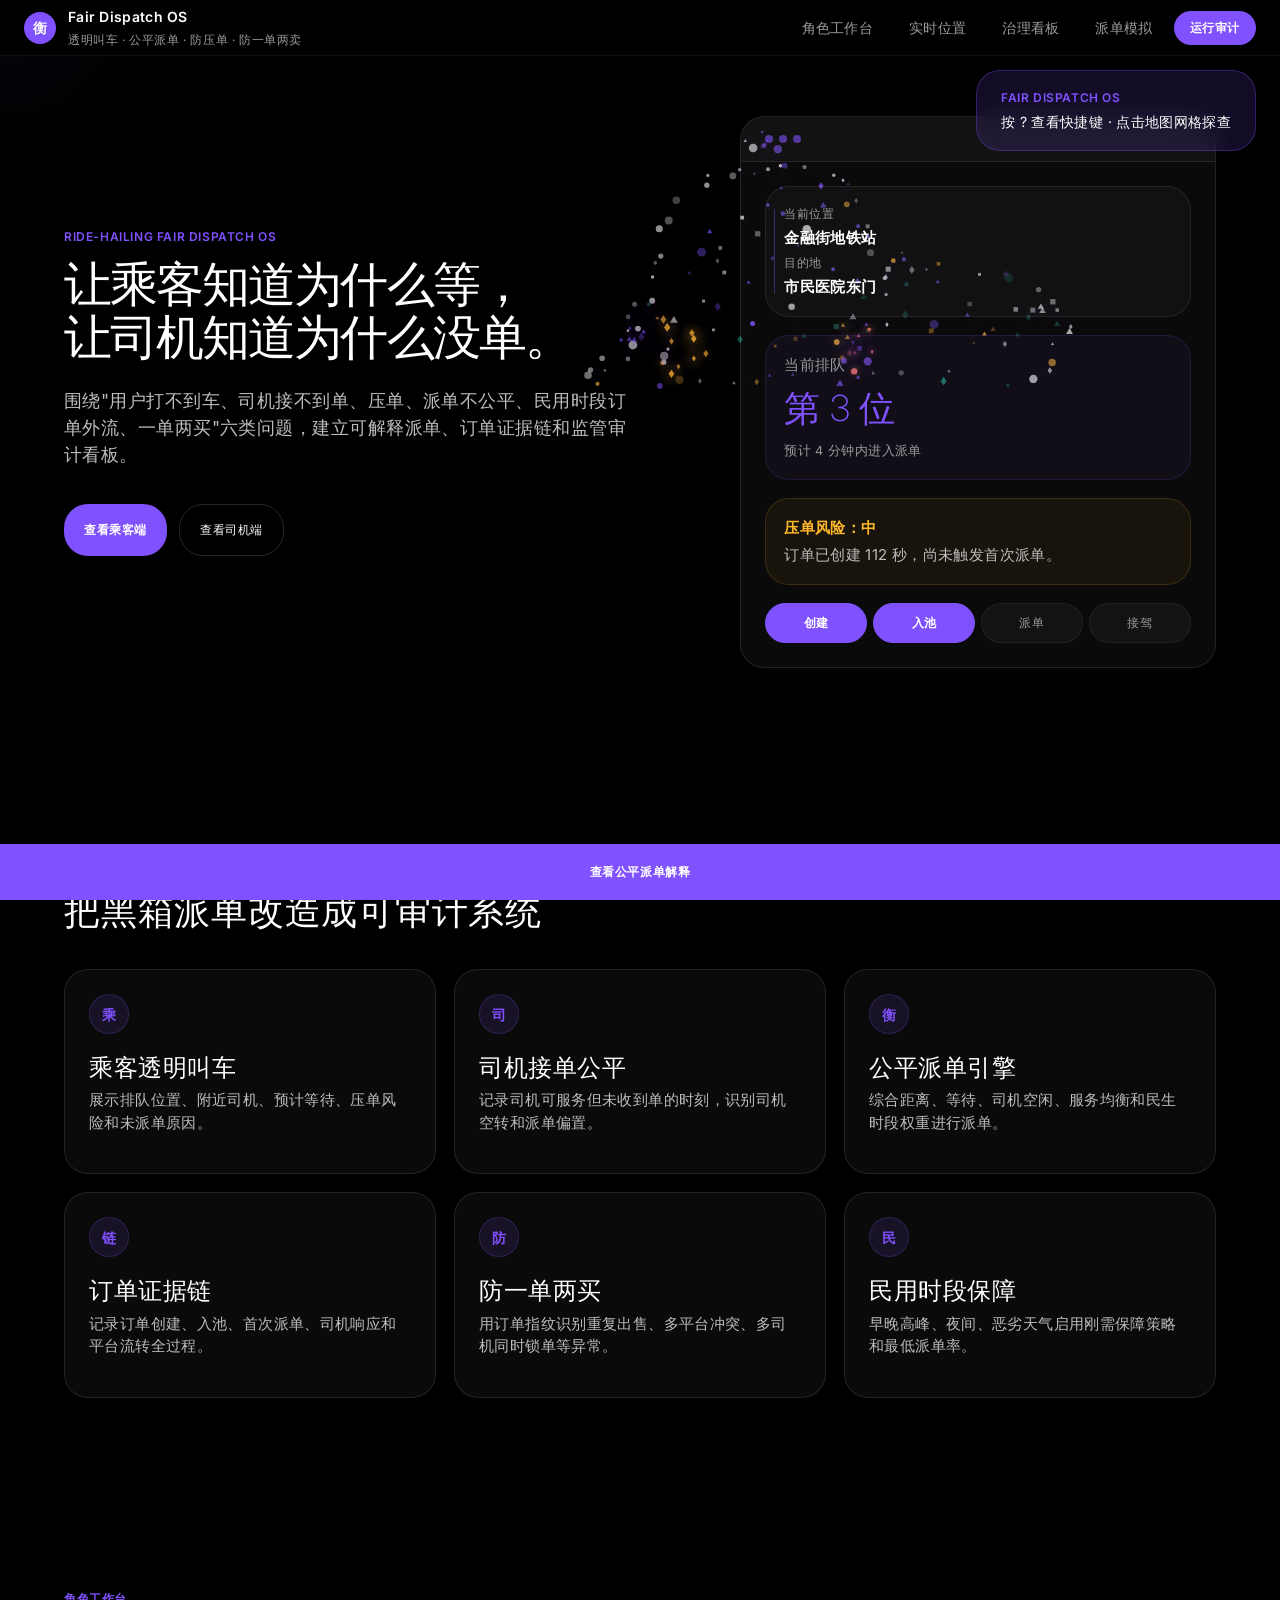
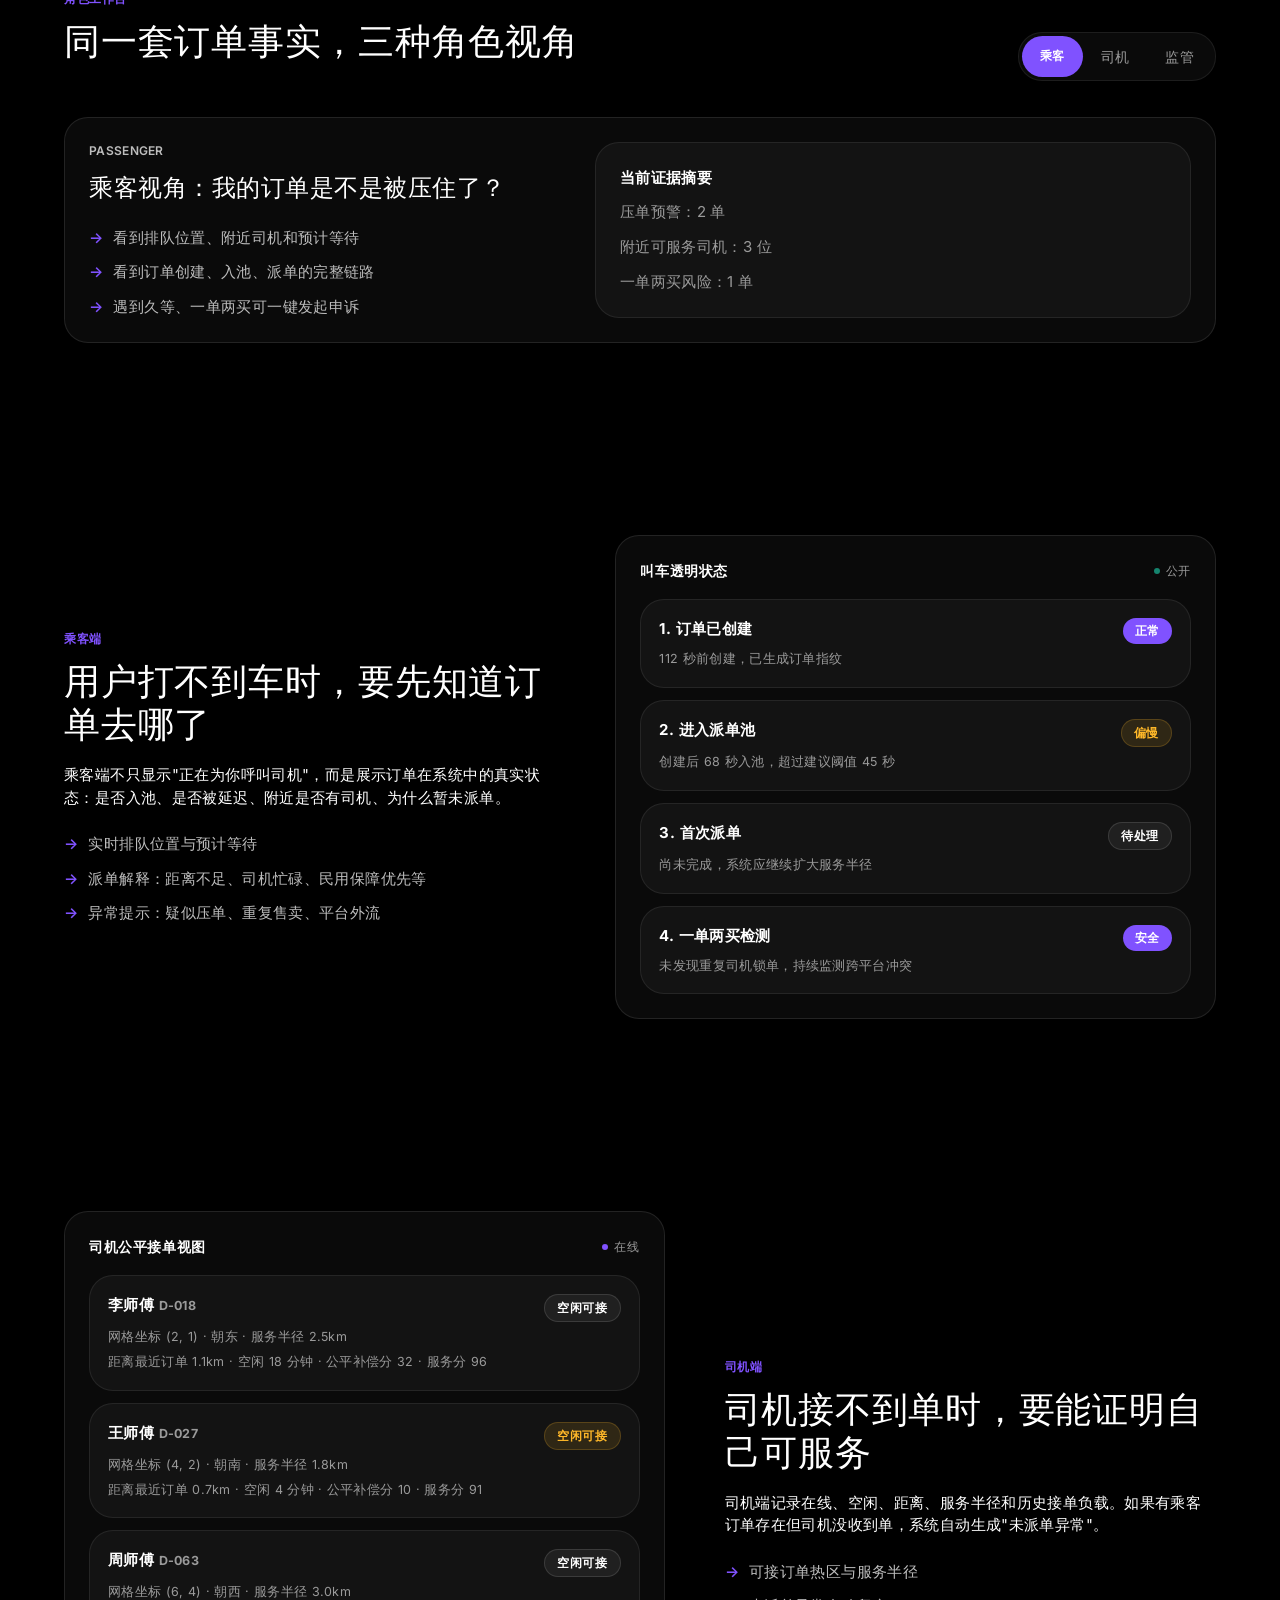
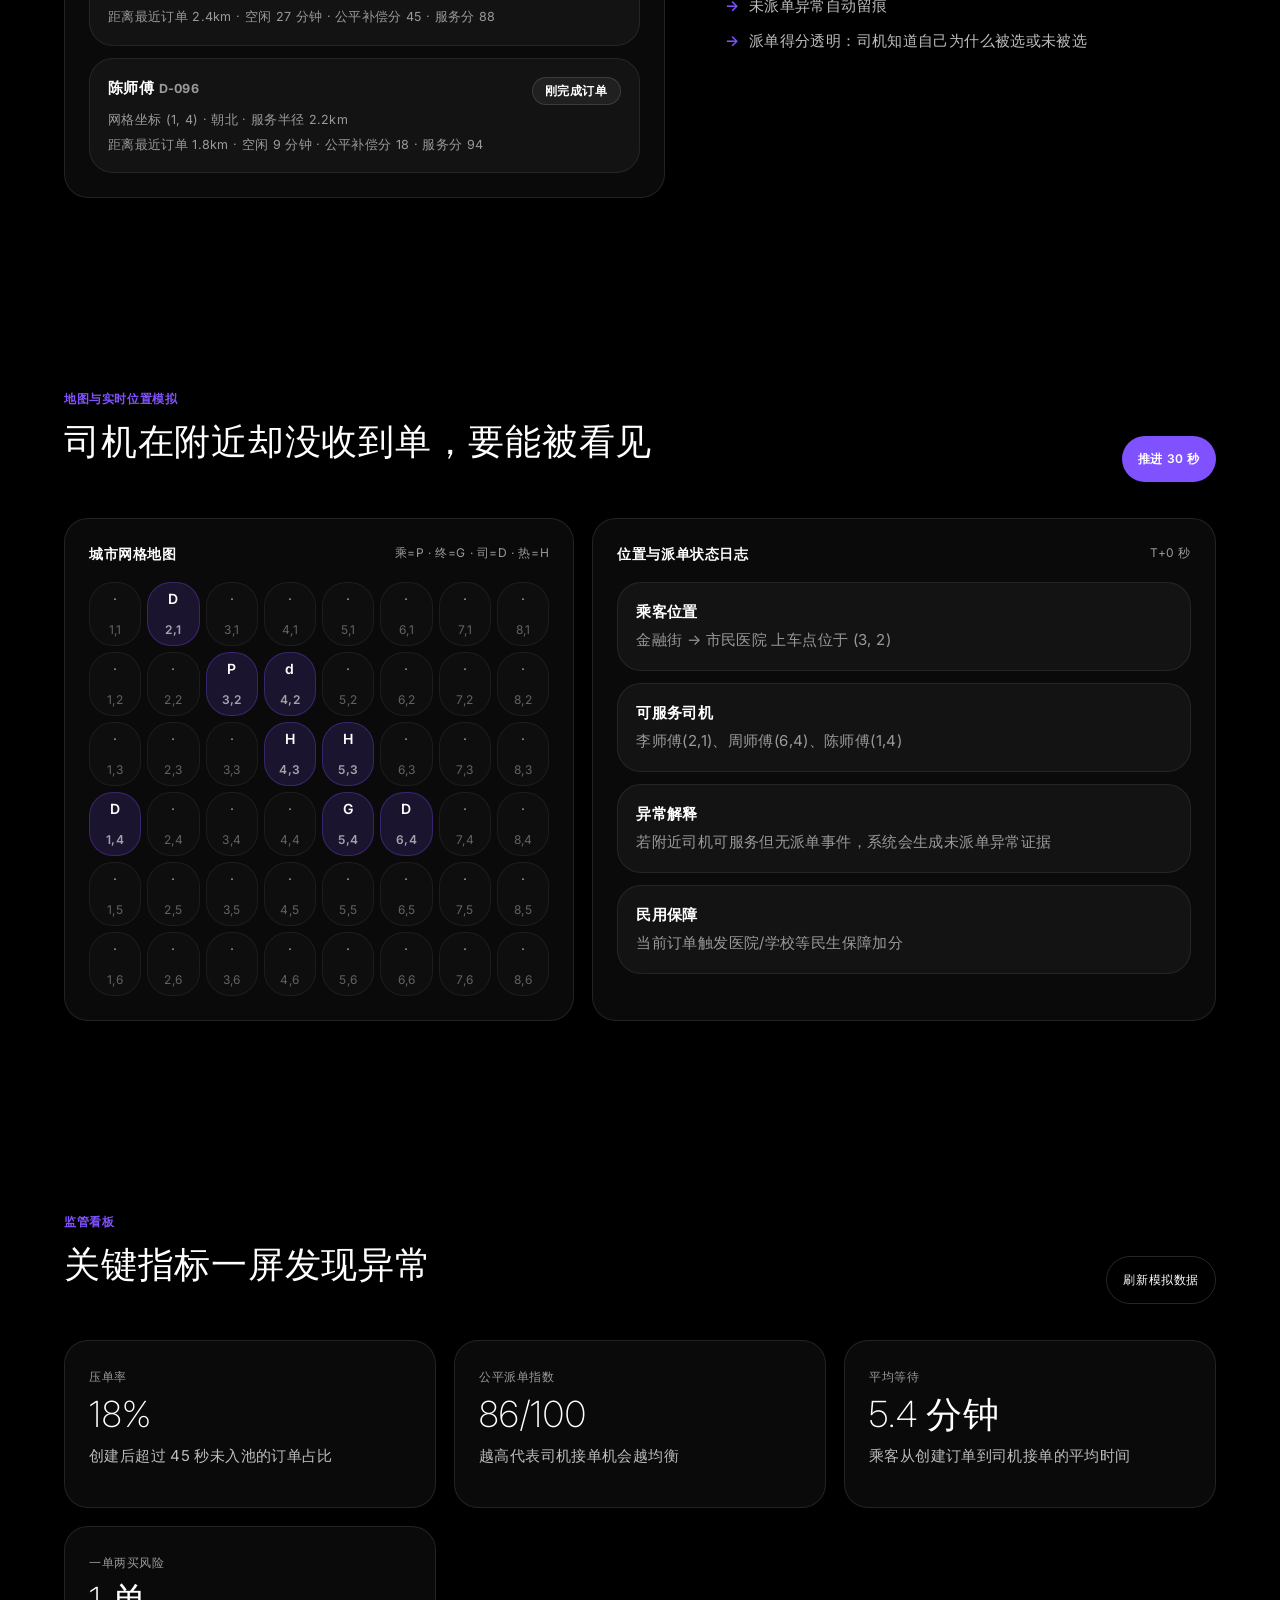
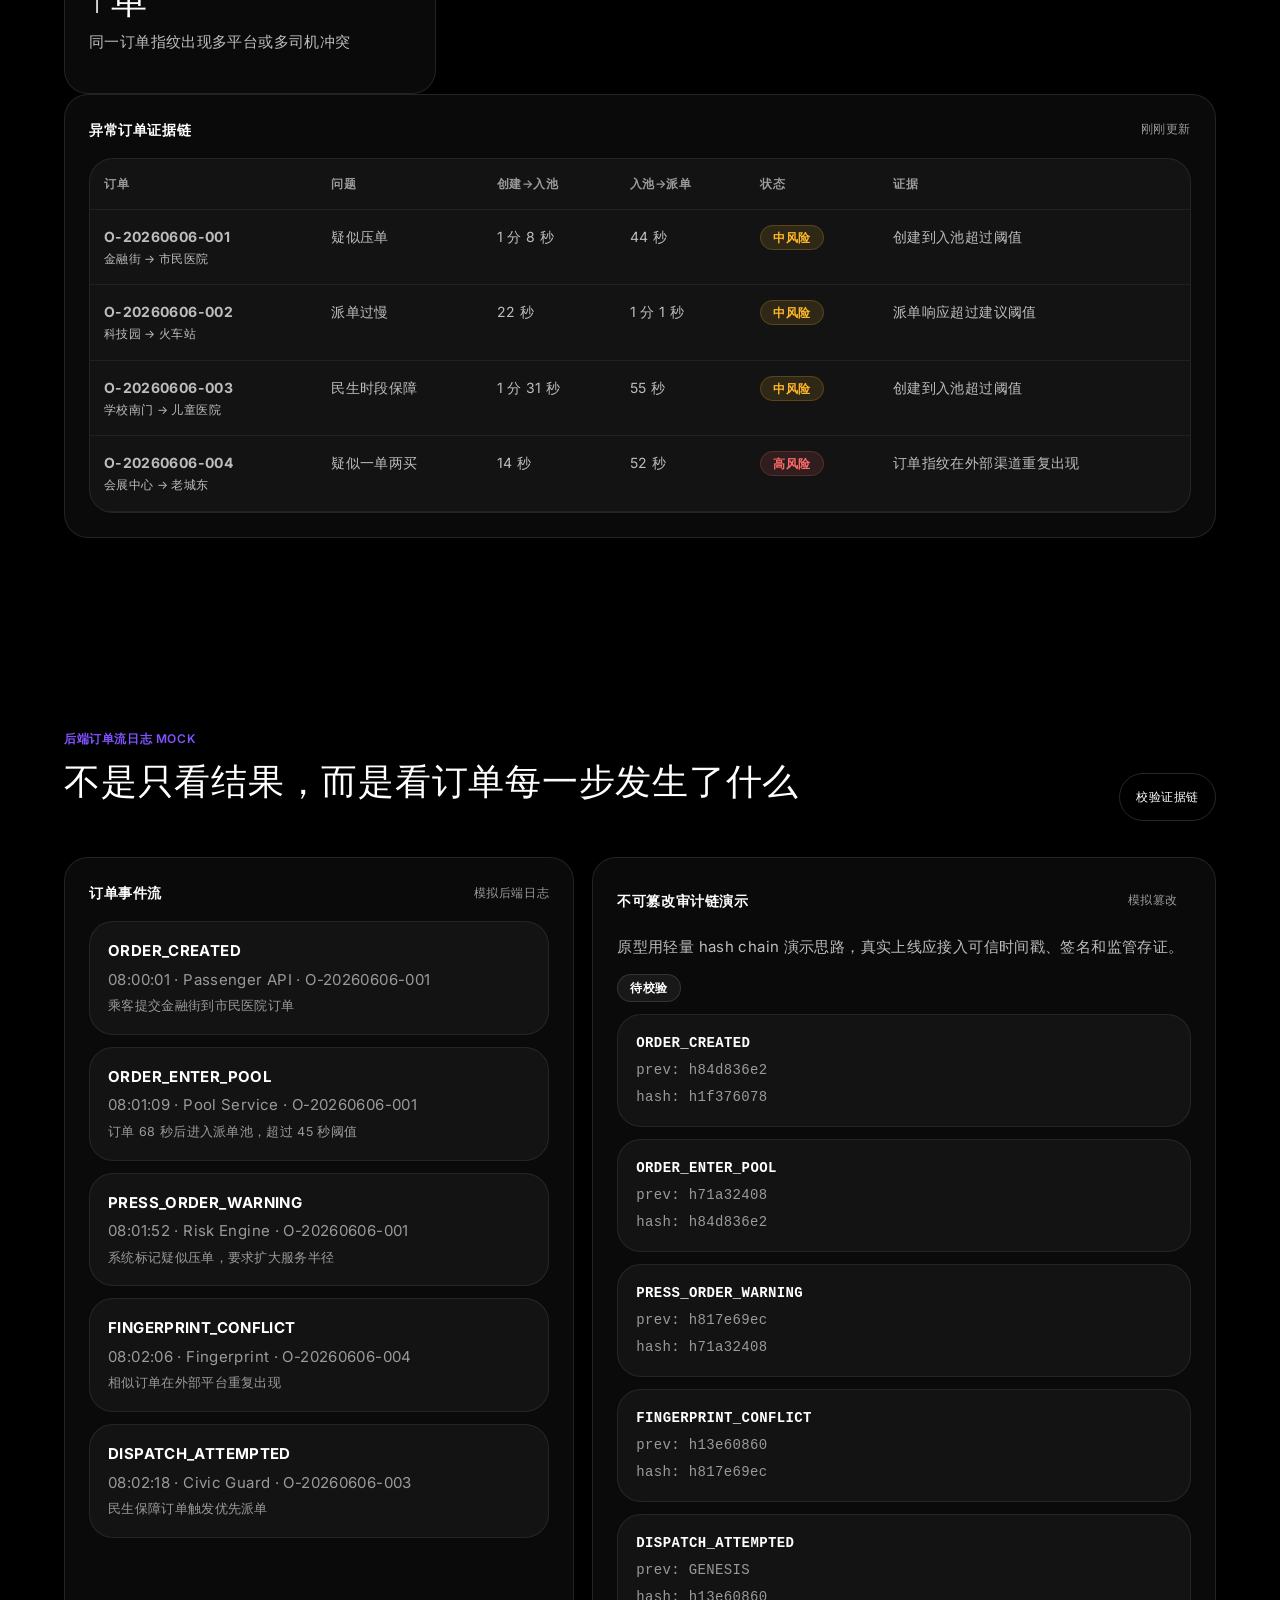
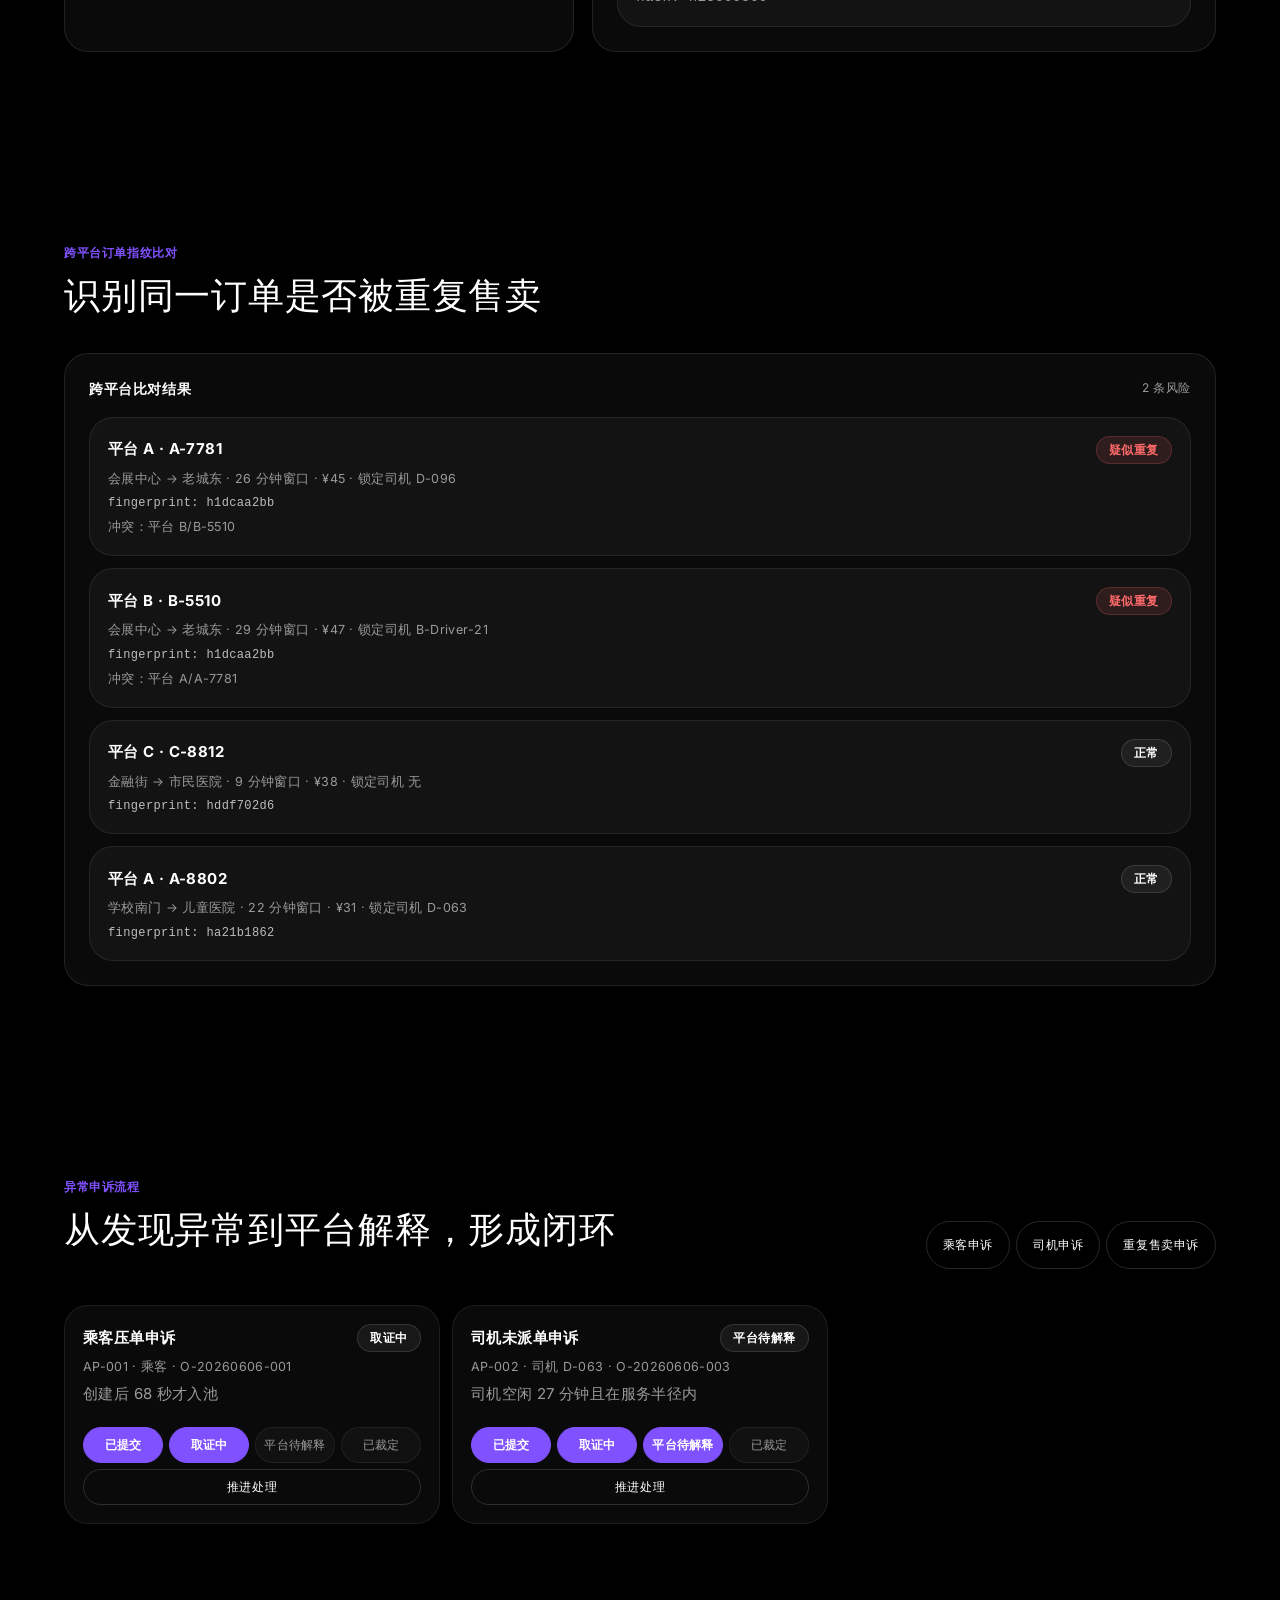
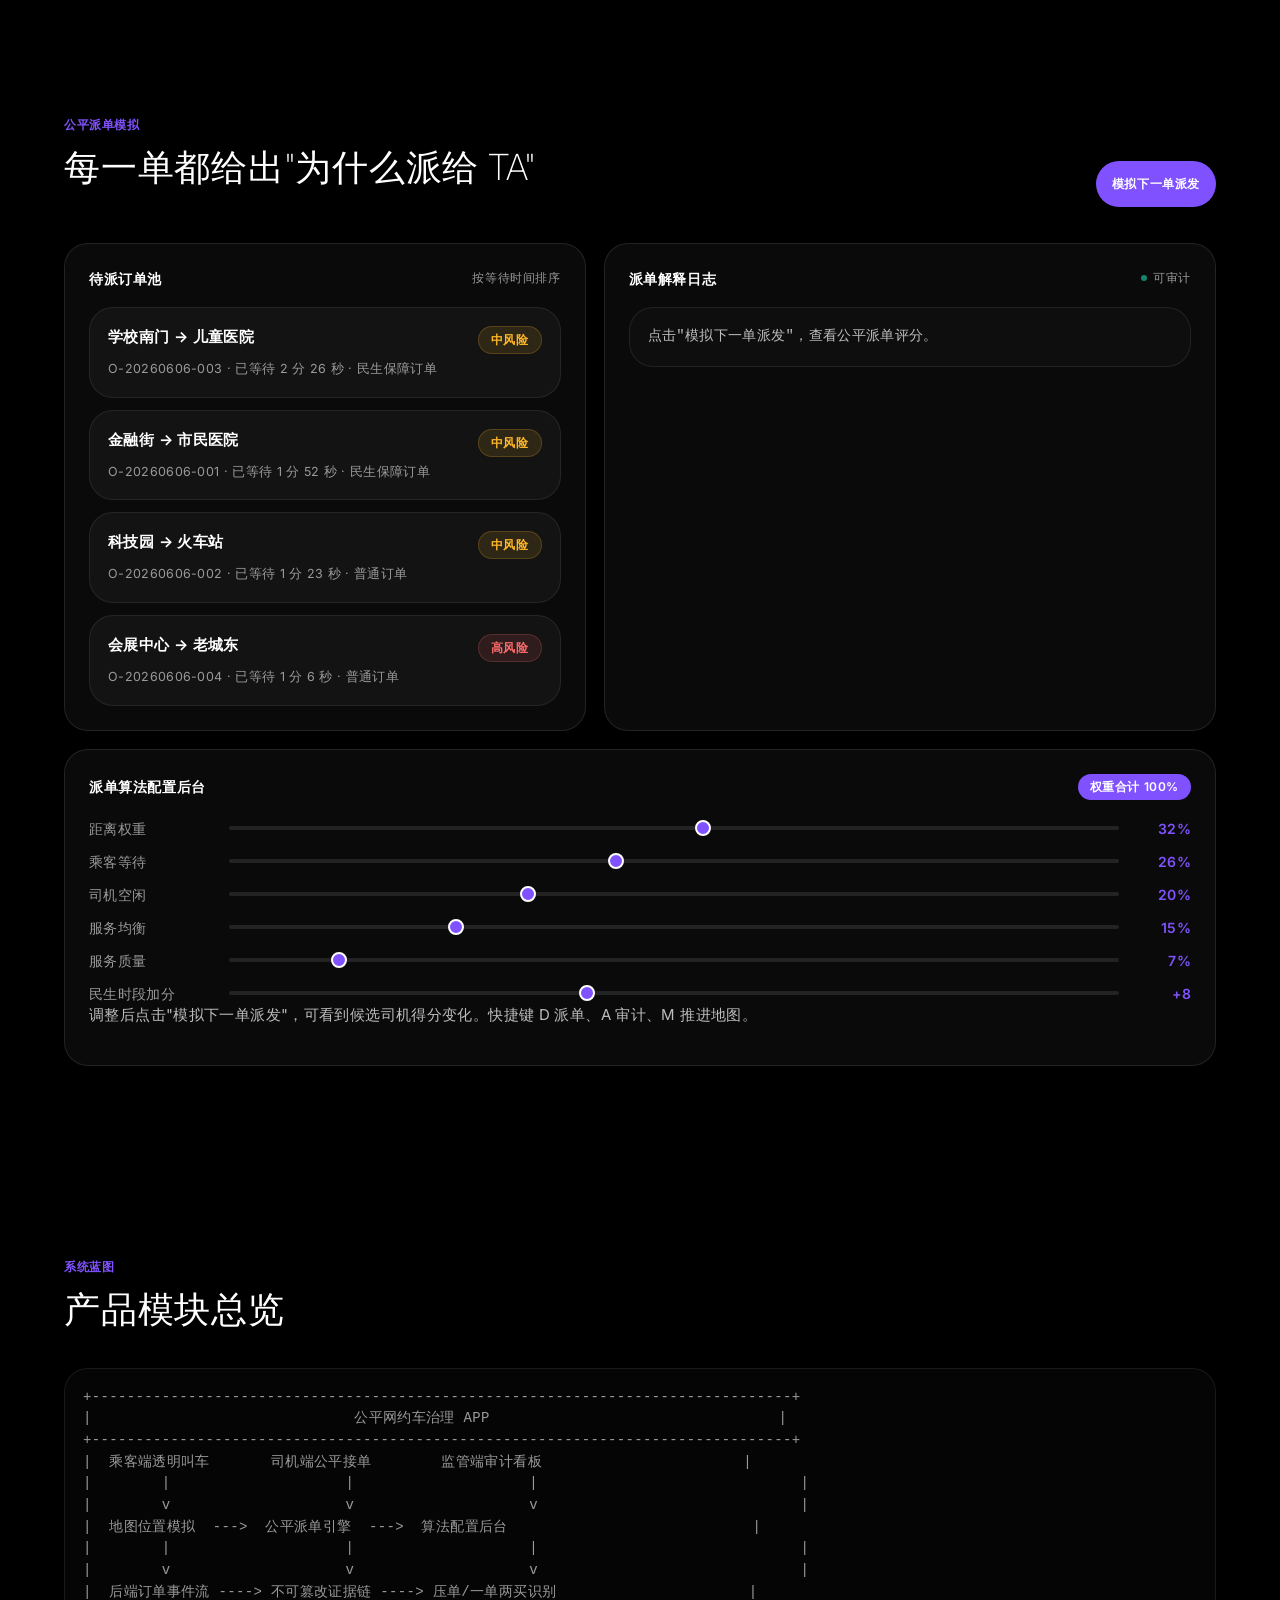
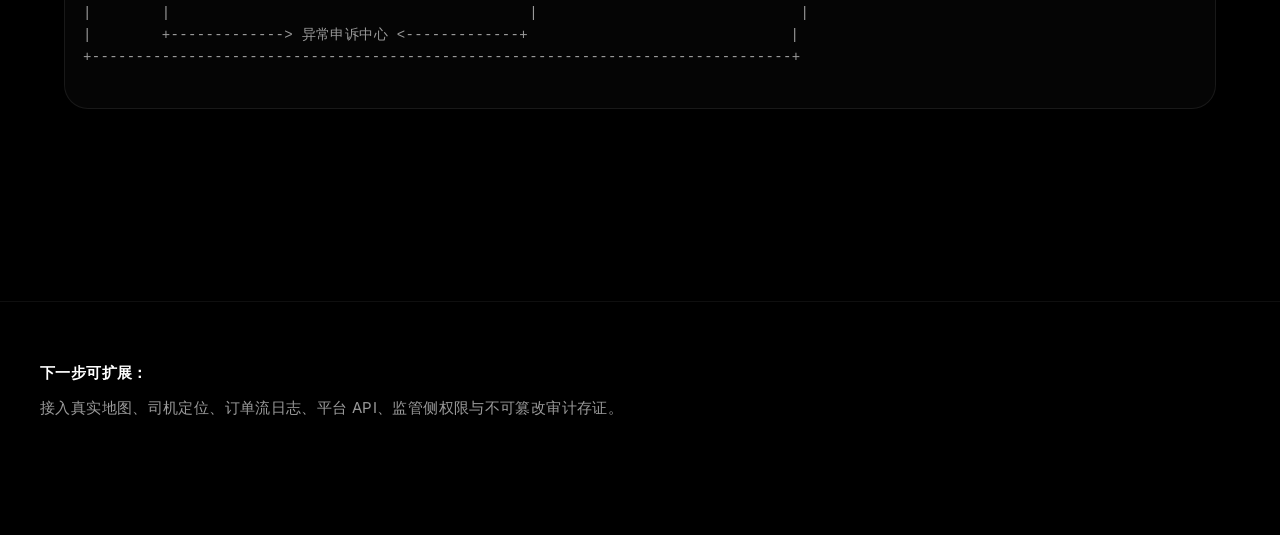
==== commit bdb6534e: "chore: 添加缓存破坏参数和版本日志 - CSS/JS URL 添加 ?v=20260611b 防止浏览器缓存旧版本 - init() 添加 console.log 版本标记确认加载  Co-Au" ====
--- a/index.html
+++ b/index.html
@@ -7,7 +7,7 @@
   <link rel="preconnect" href="https://fonts.googleapis.com">
   <link rel="preconnect" href="https://fonts.gstatic.com" crossorigin>
   <link href="https://fonts.googleapis.com/css2?family=Inter:wght@200;400;600;700&display=swap" rel="stylesheet">
-  <link rel="stylesheet" href="./styles.css" />
+  <link rel="stylesheet" href="./styles.css?v=20260611b" />
 </head>
 <body>
 
@@ -279,6 +279,6 @@
 
   <a class="sticky-bottom-bar" href="#simulation">查看公平派单解释</a>
 
-  <script src="./app.js"></script>
+  <script src="./app.js?v=20260611b"></script>
 </body>
 </html>
